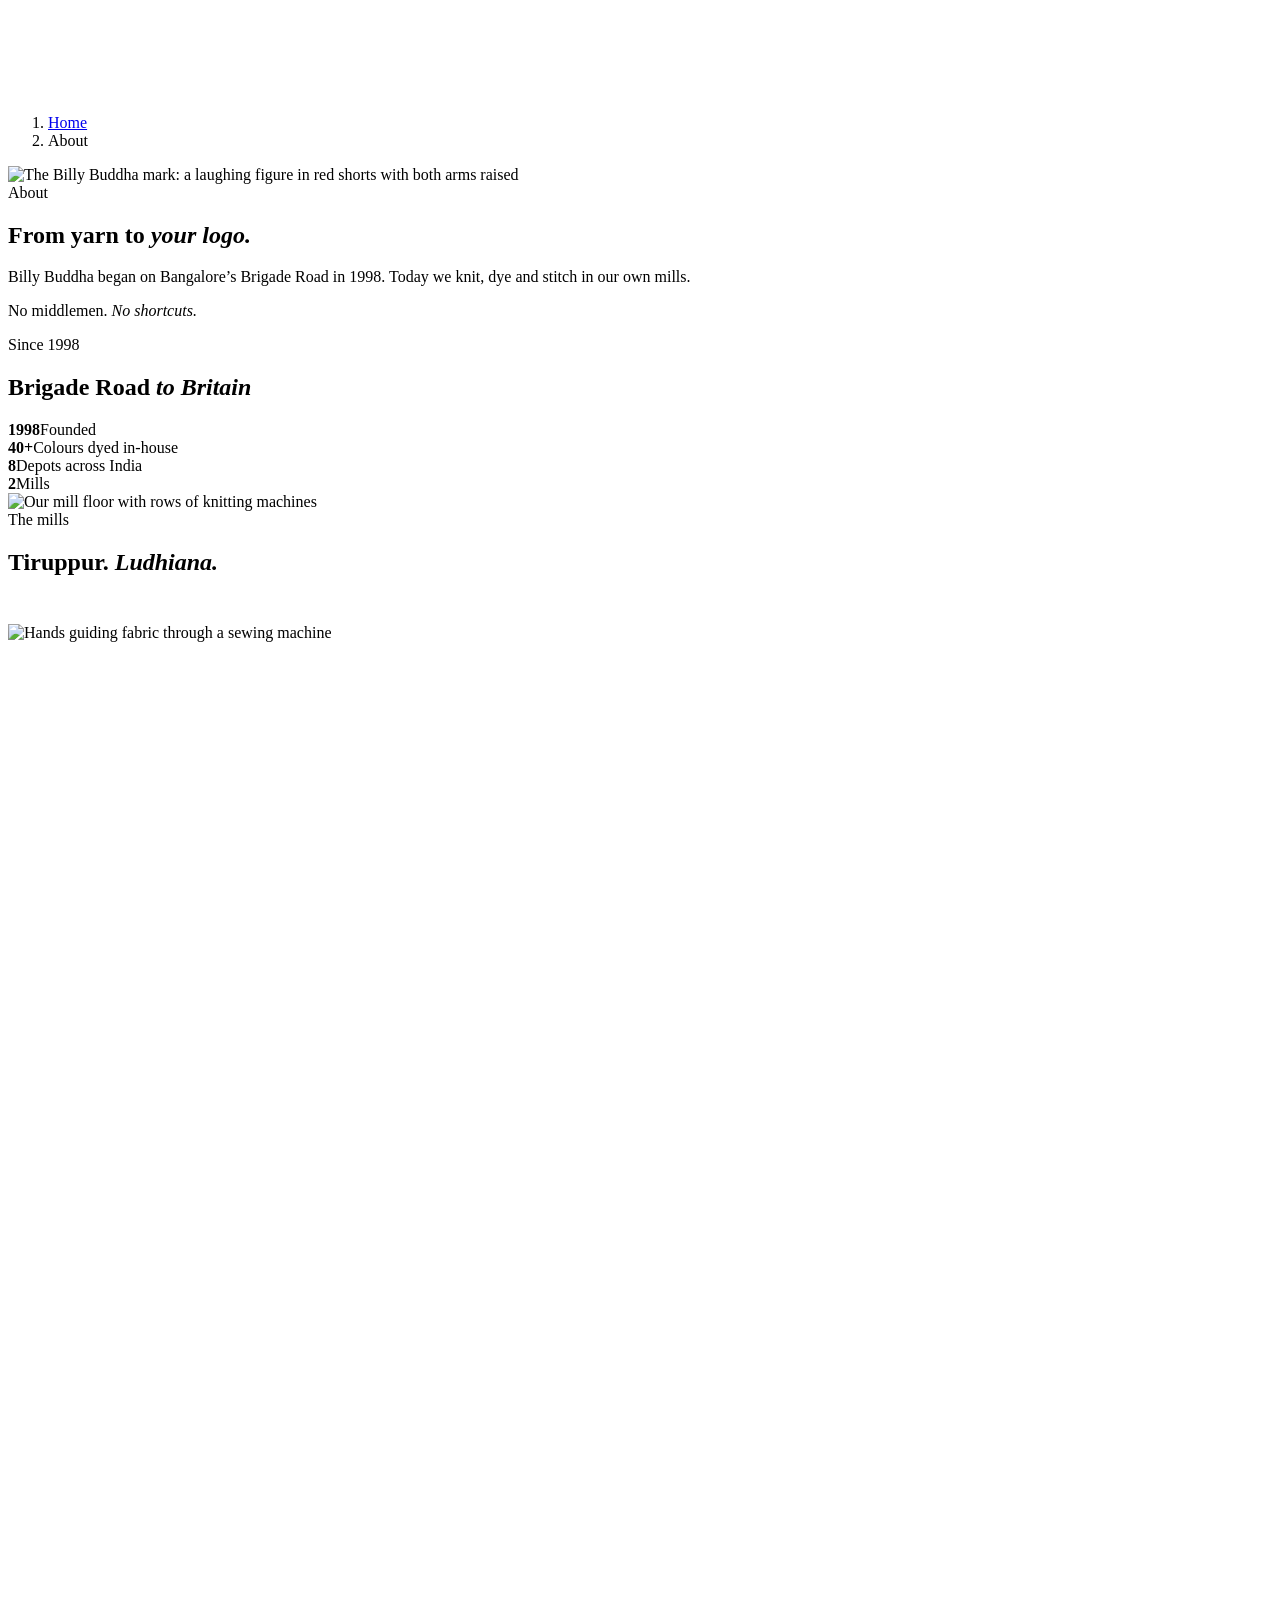
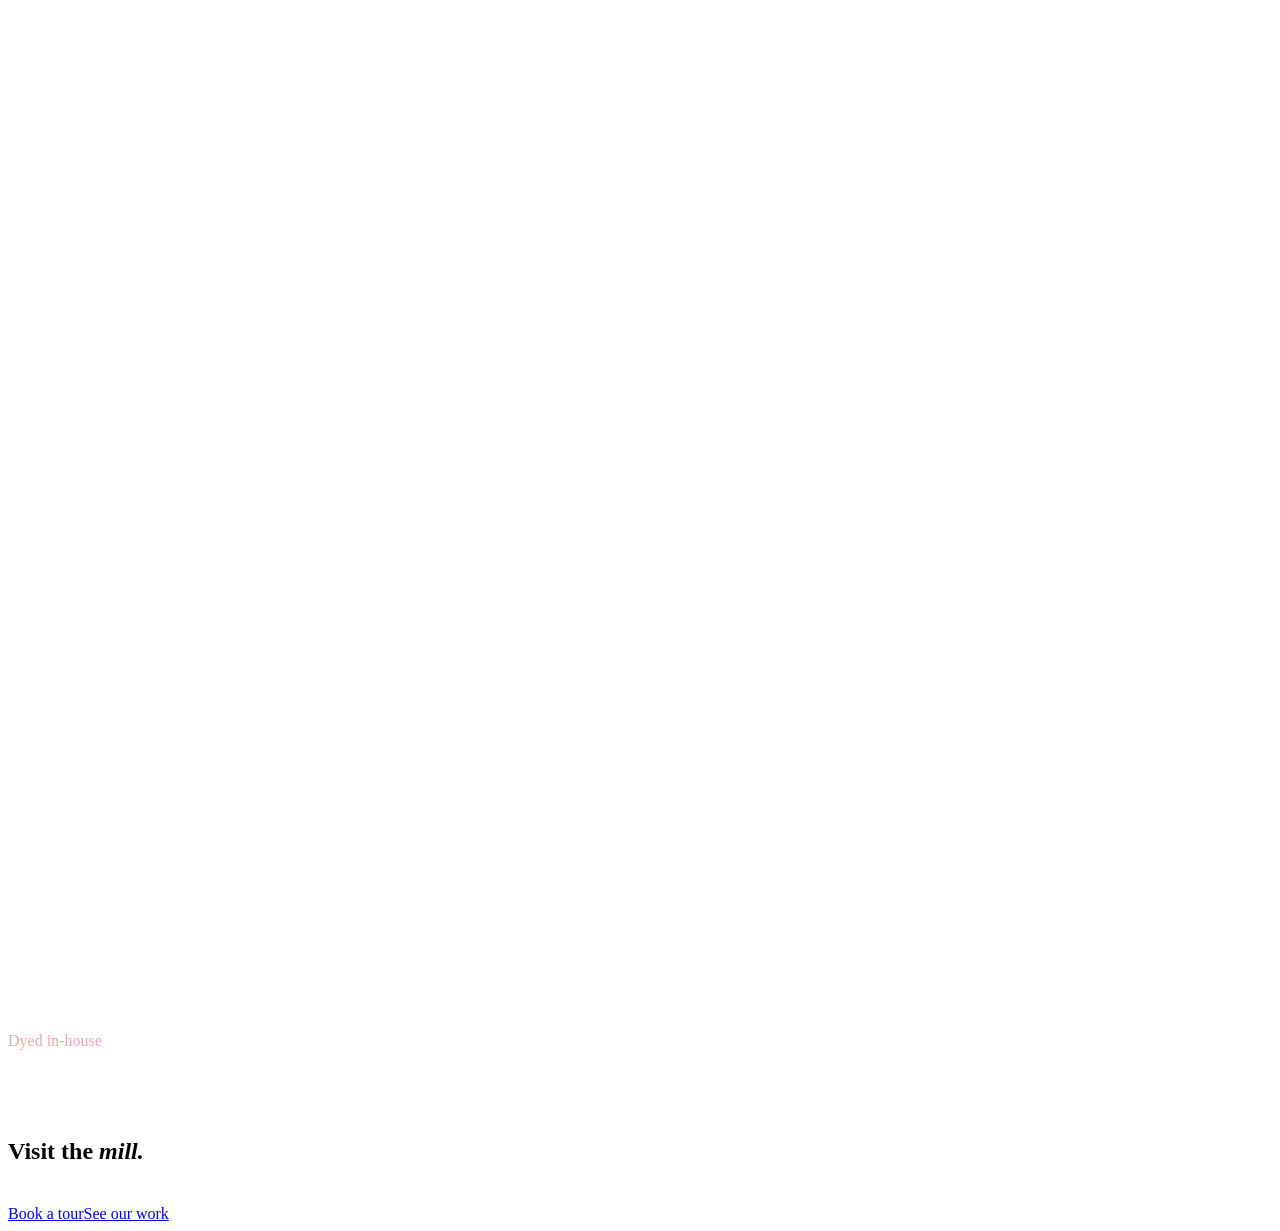
==== billy.html @ b05eb843 "Add files via upload" ====
<!doctype html>
<html lang="en-GB">
<head>
<meta charset="utf-8">
<script>document.documentElement.classList.add("js")</script>
<meta name="viewport" content="width=device-width, initial-scale=1">
<title>About · Billy Buddha</title>
<meta name="description" content="Billy Buddha began on Bangalore's Brigade Road in 1998. Today we knit, dye and stitch in our own mills in Tiruppur and Ludhiana.">
<link rel="icon" href="https://static.wixstatic.com/media/f58c1d_3ebb1aa8bbcb4773b0d79feac7aaf3a2~mv2.png/v1/fill/w_64,h_67,al_c,q_90,enc_auto/billy-buddha-logo.png">
<link rel="preconnect" href="https://fonts.googleapis.com"><link rel="preconnect" href="https://fonts.gstatic.com" crossorigin><link rel="preconnect" href="https://static.wixstatic.com">
<link href="https://fonts.googleapis.com/css2?family=Oswald:wght@400;500;600;700&family=Playfair+Display:ital,wght@1,500;1,600&family=Mulish:wght@400;500;600;700;800&display=swap" rel="stylesheet">
<link rel="stylesheet" href="assets/base.css"><link rel="stylesheet" href="assets/billy.css"><link rel="stylesheet" href="assets/identity.css">
</head>
<body data-page="billy">
<main id="main">
  <section class="billy-sec" aria-labelledby="pageH" style="padding-top:clamp(3rem,7vw,6rem)">
    <div class="wrap">
      <ol class="crumbs"><li><a href="index.html">Home</a></li><li aria-current="page">About</li></ol>
      <div class="billy-grid">
        <div class="billy-art rv"><div class="sun" aria-hidden="true"></div><img src="https://static.wixstatic.com/media/f58c1d_3ebb1aa8bbcb4773b0d79feac7aaf3a2~mv2.png/v1/fill/w_700,h_728,al_c,q_90,enc_auto/billy-buddha-logo.png" alt="The Billy Buddha mark: a laughing figure in red shorts with both arms raised" width="350" height="364"></div>
        <div>
          <span class="kicker rv">About</span>
          <h1 id="pageH" data-split>From yarn to <em class="serif">your logo.</em></h1>
          <p class="lead rv d1">Billy Buddha began on Bangalore’s Brigade Road in 1998. Today we knit, dye and stitch in our own mills.</p>
        </div>
      </div>
    </div>
  </section>

  <section class="statement" aria-label="Our philosophy"><div class="wrap">
    <p data-lit>No middlemen. <em class="serif">No shortcuts.</em></p>
  </div></section>

  <section aria-labelledby="storyH">
    <div class="split dark">
      <div class="split-copy">
        <span class="kicker rv">Since 1998</span>
        <h2 id="storyH" data-split>Brigade Road <em class="serif">to Britain</em></h2>
        <div class="stats rv d1">
          <div><b data-count="1998" data-from="1960">1998</b><span>Founded</span></div>
          <div><b data-count="40" data-suffix="+">40+</b><span>Colours dyed in-house</span></div>
          <div><b data-count="8">8</b><span>Depots across India</span></div>
          <div><b data-count="2">2</b><span>Mills</span></div>
        </div>
      </div>
      <div class="split-media reveal-img"><img alt="Our mill floor with rows of knitting machines" data-src="2ecf16_8345286b4d8345abaa196d262bc9c55c~mv2.jpg" data-w="1200" data-h="1100" loading="lazy"></div>
    </div>
  </section>

  <section class="sec" id="mills" aria-labelledby="millsH">
    <div class="wrap two-col" style="align-items:start">
      <div>
        <span class="kicker rv">The mills</span>
        <h2 id="millsH" data-split>Tiruppur. <em class="serif">Ludhiana.</em></h2>
        <div class="reveal-img" style="aspect-ratio:4/5;margin-top:3rem"><img alt="Hands guiding fabric through a sewing machine" data-src="2ecf16_9cc2f42c91084d249cf5c53910b40dc5f000.jpg" data-w="900" data-h="1125" loading="lazy" style="width:100%;height:100%;object-fit:cover"></div>
      </div>
      <div style="position:relative;background:var(--ink);color:#fff;padding:clamp(2rem,4vw,3.5rem)">
        <div style="position:relative">
          <span class="tlfill" id="tlFill" aria-hidden="true"></span>
          <ol class="tl" id="tl">
            <li class="rv"><h3>Brigade Road</h3><p>Bangalore, 1998.</p></li>
            <li class="rv"><h3>Tiruppur</h3><p>Knitting and dyeing.</p></li>
            <li class="rv"><h3>Ludhiana</h3><p>Fleece and outerwear.</p></li>
            <li class="rv"><h3>The UK</h3><p>Now.</p></li>
          </ol>
        </div>
      </div>
    </div>
  </section>

  <div class="tape-zone" aria-hidden="true">
    <div class="tape t1"><div class="tape-track" data-words="Every thread, our own|Billy Buddha|Since 1998"></div></div>
    <div class="tape t2"><div class="tape-track" data-words="Tiruppur|Ludhiana|London"></div></div>
  </div>

  <section class="sec palette" id="colours" aria-labelledby="palH">
    <div class="wrap">
      <div class="sec-head"><div><span class="kicker rv" style="color:#e7a8a6">Dyed in-house</span><h2 id="palH" style="color:#fff" data-split>Forty <em class="serif">colours</em></h2></div></div>
      <div class="pal-grid" id="palGrid"></div>
    </div>
  </section>

  <section class="cta-band" aria-labelledby="ctaH" style="background:var(--ink);border-top:1px solid rgba(255,255,255,.12)">
    <div class="wrap">
      <h2 id="ctaH" data-split>Visit the <em class="serif">mill.</em></h2>
      <div class="ctas rv d1" style="margin-top:2.5rem"><a class="btn btn-brick" href="contact.html">Book a tour</a><a class="btn btn-outline-light" href="work.html">See our work</a></div>
    </div>
  </section>
</main>
<script src="assets/data.js"></script>
<script src="assets/shell.js"></script>
<script>
(() => {
  const tl = BB.$('#tl'), fill = BB.$('#tlFill');
  const f = () => { const r = tl.getBoundingClientRect(), k = Math.min(1, Math.max(0, (innerHeight * .6 - r.top) / r.height)); fill.style.height = (k * r.height) + 'px'; };
  addEventListener('scroll', f, { passive: true }); f();
})();
</script>
</body>
</html>
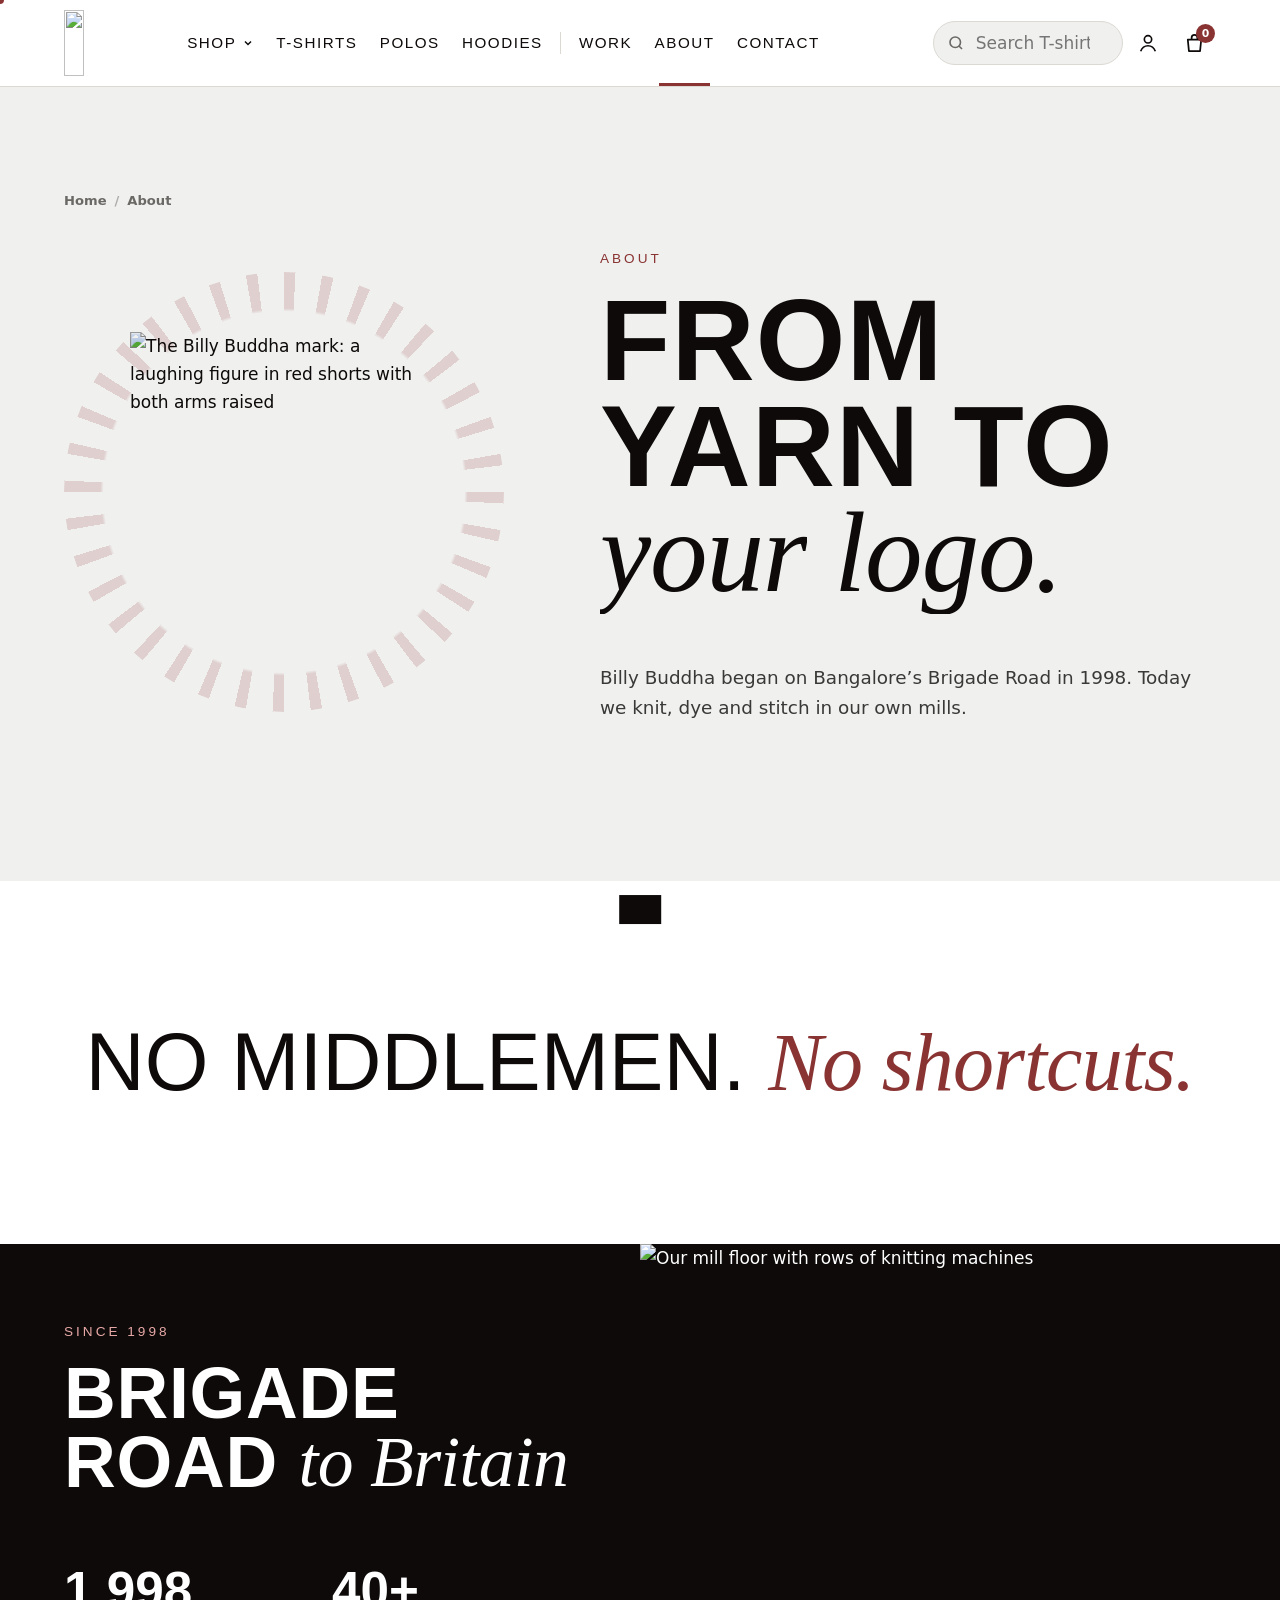
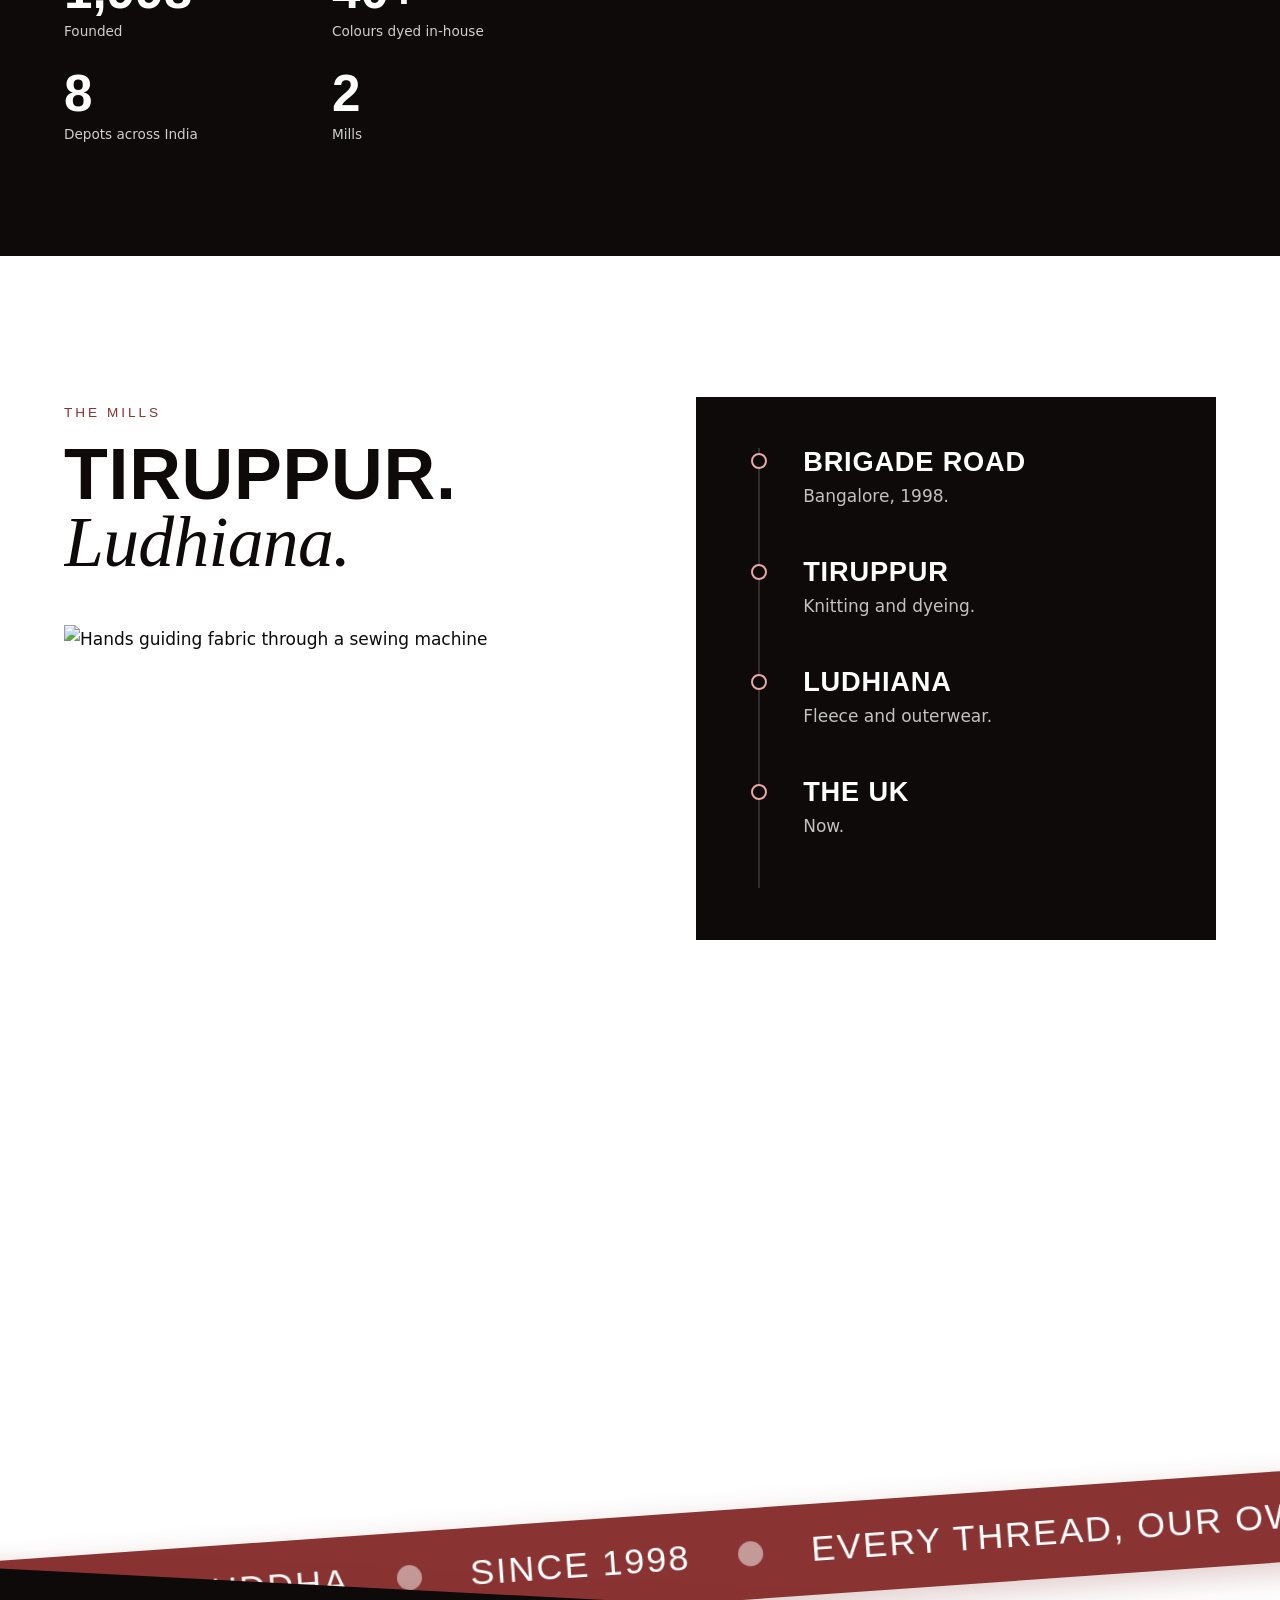
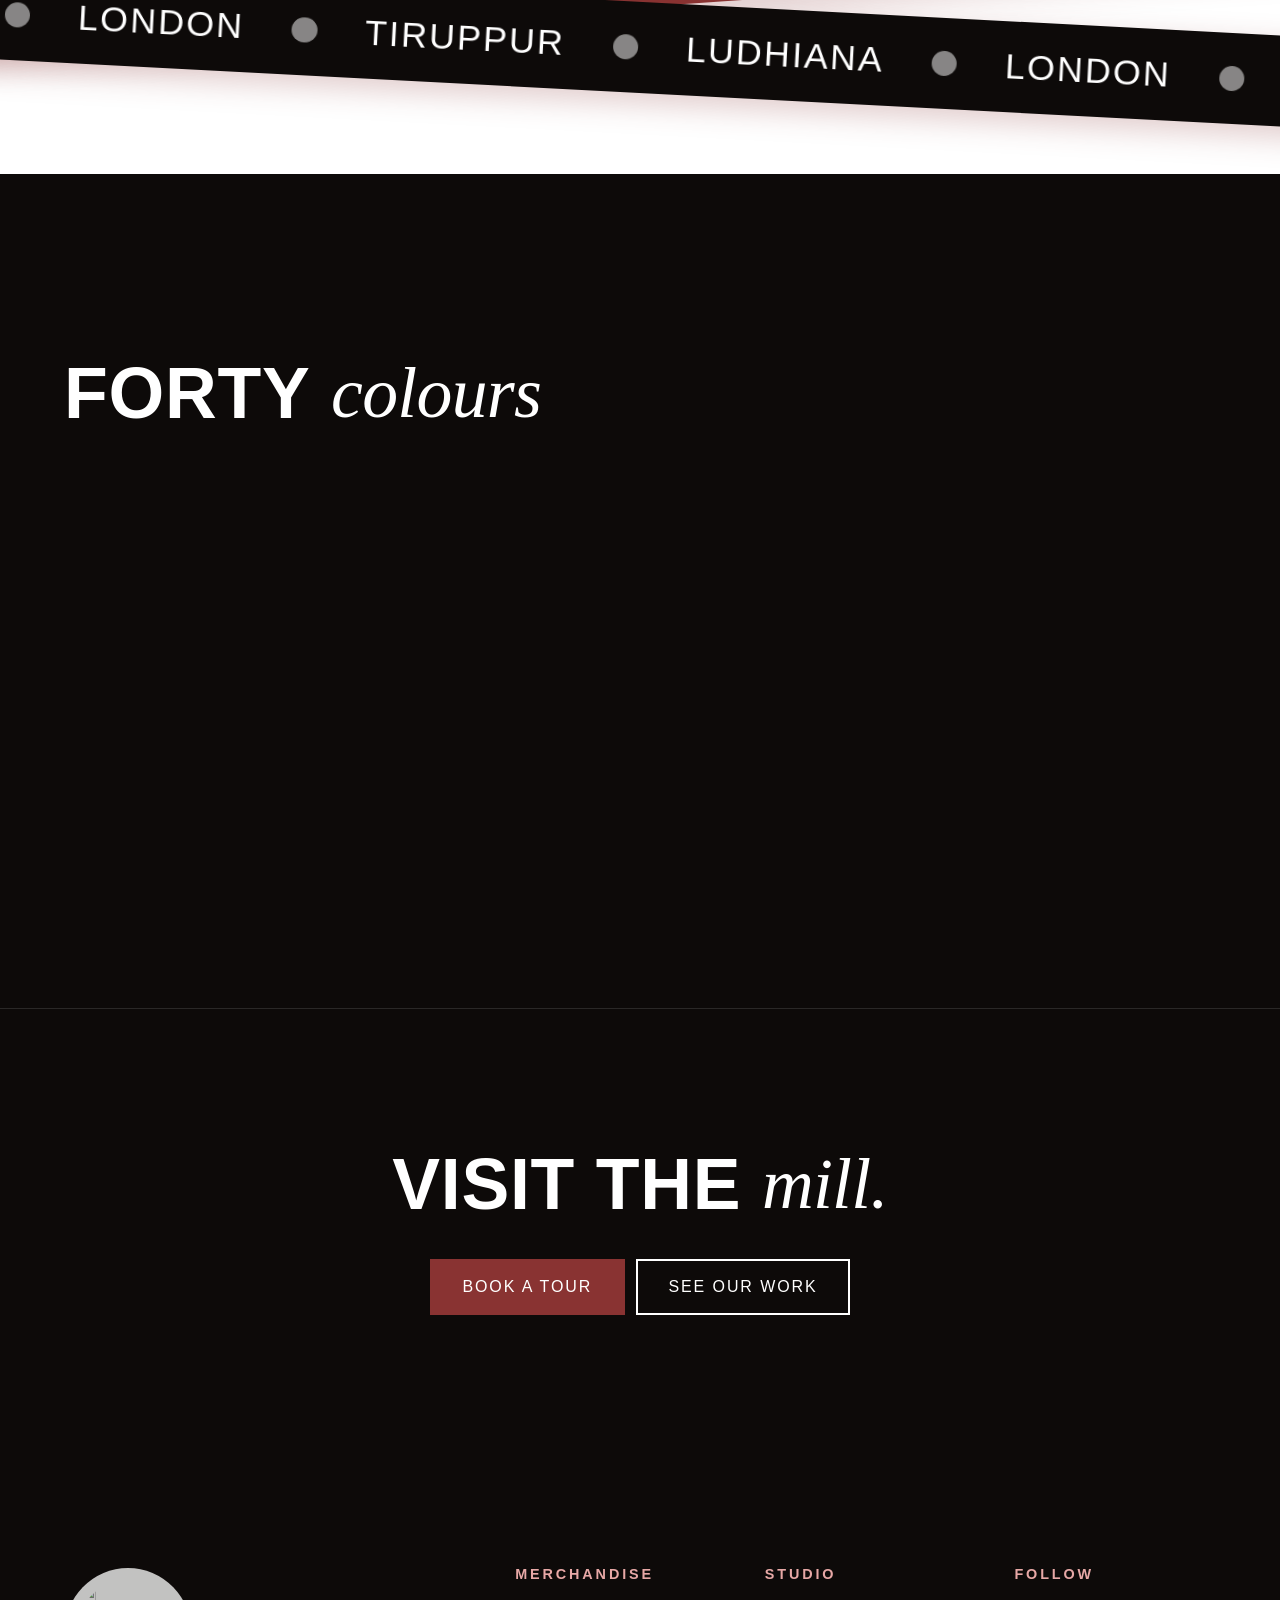
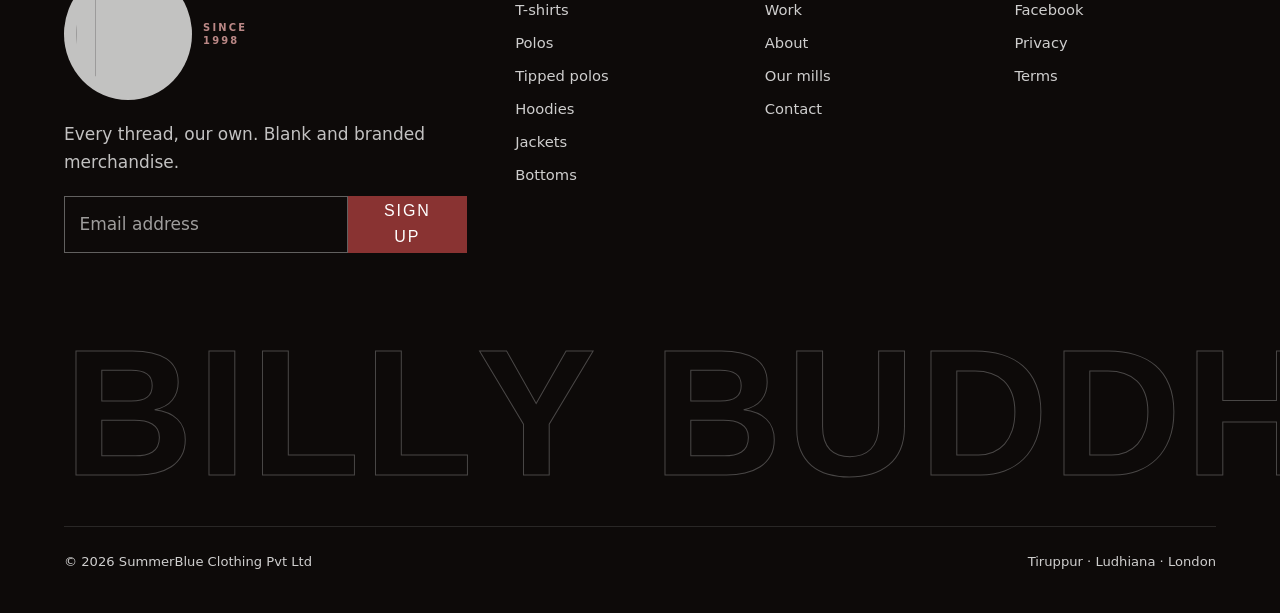
==== commit e6d649bd: "Add files via upload" ====
--- a/billy.html
+++ b/billy.html
@@ -9,7 +9,7 @@
 <link rel="icon" href="https://static.wixstatic.com/media/f58c1d_3ebb1aa8bbcb4773b0d79feac7aaf3a2~mv2.png/v1/fill/w_64,h_67,al_c,q_90,enc_auto/billy-buddha-logo.png">
 <link rel="preconnect" href="https://fonts.googleapis.com"><link rel="preconnect" href="https://fonts.gstatic.com" crossorigin><link rel="preconnect" href="https://static.wixstatic.com">
 <link href="https://fonts.googleapis.com/css2?family=Oswald:wght@400;500;600;700&family=Playfair+Display:ital,wght@1,500;1,600&family=Mulish:wght@400;500;600;700;800&display=swap" rel="stylesheet">
-<link rel="stylesheet" href="assets/base.css"><link rel="stylesheet" href="assets/billy.css"><link rel="stylesheet" href="assets/identity.css">
+<link rel="stylesheet" href="base.css"><link rel="stylesheet" href="billy.css"><link rel="stylesheet" href="identity.css">
 </head>
 <body data-page="billy">
 <main id="main">
@@ -87,8 +87,8 @@
     </div>
   </section>
 </main>
-<script src="assets/data.js"></script>
-<script src="assets/shell.js"></script>
+<script src="data.js"></script>
+<script src="shell.js"></script>
 <script>
 (() => {
   const tl = BB.$('#tl'), fill = BB.$('#tlFill');
--- a/base.css
+++ b/base.css
@@ -0,0 +1,530 @@
+:root{
+  /* Billy Buddha palette: ink, off-white, brick red */
+  --ink:#0d0a09; --ink-2:#393937; --muted:#6b6966; --paper:#ffffff; --off:#f0f0ef; --sand:#e6e2da; --line:#dcd9d3;
+  --brick:#893332; --brick-dk:#6e2827; --brick-lt:#f5e7e6; --ok:#1f6b45; --err:#b42318; --focus:#1a5cff;
+  --head:"Oswald","Arial Narrow",sans-serif; --serif:"Playfair Display",Georgia,serif; --body:Mulish,system-ui,-apple-system,"Segoe UI",sans-serif;
+  --max:1360px; --r:4px; --r-lg:10px; --shadow:0 2px 6px rgba(13,10,9,.06),0 14px 40px rgba(13,10,9,.1);
+  --ease:cubic-bezier(.2,.8,.2,1);
+  color-scheme:light;
+}
+*,*::before,*::after{box-sizing:border-box}
+html{-webkit-text-size-adjust:100%;scroll-behavior:smooth}
+body{margin:0;background:var(--paper);color:var(--ink);font:16px/1.6 var(--body);overflow-x:hidden}
+img{display:block;max-width:100%;height:auto}
+svg{display:block}
+a{color:inherit}
+button,input,select,textarea{font:inherit;color:inherit}
+h1,h2,h3,h4{font-family:var(--head);font-weight:600;text-transform:uppercase;letter-spacing:.01em;line-height:1.02;margin:0 0 .5em}
+h1{font-size:clamp(2.8rem,7.5vw,6.4rem);font-weight:700}
+h2{font-size:clamp(2rem,4.2vw,3.6rem)}
+h3{font-size:1.15rem;letter-spacing:.03em}
+em.serif{font-family:var(--serif);font-style:italic;text-transform:none;font-weight:500;letter-spacing:-.01em}
+p{margin:0 0 1em}
+.wrap{max-width:var(--max);margin:0 auto;padding:0 16px}
+@media (min-width:760px){.wrap{padding:0 32px}}
+.sr-only{position:absolute!important;width:1px;height:1px;padding:0;margin:-1px;overflow:hidden;clip:rect(0,0,0,0);white-space:nowrap;border:0}
+:focus-visible{outline:3px solid var(--focus);outline-offset:3px}
+.skip{position:absolute;left:16px;top:-80px;background:var(--ink);color:#fff;padding:12px 18px;z-index:500;font-weight:700;text-decoration:none;transition:top .2s}
+.skip:focus{top:12px}
+.kicker{display:inline-flex;align-items:center;gap:.6rem;font-family:var(--head);font-size:.85rem;font-weight:500;letter-spacing:.22em;text-transform:uppercase;color:var(--brick);margin-bottom:1rem}
+.kicker::before{content:"";width:28px;height:2px;background:currentColor}
+.muted{color:var(--muted)}
+
+/* buttons */
+.btn{--bg:var(--ink);--fg:#fff;position:relative;display:inline-flex;align-items:center;justify-content:center;gap:.6rem;min-height:50px;padding:0 1.6rem;border:2px solid var(--bg);background:var(--bg);color:var(--fg);font-family:var(--head);font-weight:500;font-size:1rem;letter-spacing:.12em;text-transform:uppercase;text-decoration:none;cursor:pointer;overflow:hidden;isolation:isolate;transition:color .35s var(--ease),border-color .35s}
+.btn::before{content:"";position:absolute;inset:0;background:var(--hover,var(--brick));transform:scaleX(0);transform-origin:right;transition:transform .45s var(--ease);z-index:-1}
+.btn:hover::before{transform:scaleX(1);transform-origin:left}
+.btn:hover{border-color:var(--hover,var(--brick))}
+.btn svg{transition:transform .35s var(--ease)}
+.btn:hover svg{transform:translateX(4px)}
+.btn-brick{--bg:var(--brick);--hover:var(--ink)}
+.btn-light{--bg:#fff;--fg:var(--ink);--hover:var(--brick)}
+.btn-light:hover{color:#fff}
+.btn-outline{--bg:transparent;--fg:var(--ink);border-color:var(--ink)}
+.btn-outline:hover{color:#fff}
+.btn-outline-light{--bg:transparent;--fg:#fff;border-color:#fff;--hover:#fff}
+.btn-outline-light:hover{color:var(--ink)}
+.btn-block{width:100%}
+.btn:disabled{opacity:.45;cursor:not-allowed}
+.icon-btn{position:relative;width:44px;height:44px;display:inline-grid;place-items:center;border:0;background:transparent;cursor:pointer;border-radius:50%;transition:background .2s}
+.icon-btn:hover{background:var(--off)}
+.link{background:none;border:0;padding:0;text-decoration:underline;text-underline-offset:3px;cursor:pointer;font-weight:700}
+
+/* utility bar */
+.util{background:var(--ink);color:#fff;font-size:.8rem}
+.util .wrap{display:flex;align-items:center;justify-content:space-between;gap:1rem;min-height:38px}
+.util-rotator{position:relative;height:1.6em;overflow:hidden;flex:1;text-align:center}
+.util-rotator span{position:absolute;inset:0;opacity:0;transform:translateY(100%);transition:opacity .5s,transform .5s var(--ease);white-space:nowrap;overflow:hidden;text-overflow:ellipsis}
+.util-rotator span.on{opacity:1;transform:none}
+.util-rotator span.off{opacity:0;transform:translateY(-100%)}
+.util-side{display:none;gap:1.25rem;font-weight:600}
+.util-side a{text-decoration:none;opacity:.85}
+.util-side a:hover{opacity:1;text-decoration:underline}
+@media (min-width:1000px){.util-side{display:flex}.util-rotator{text-align:left}}
+
+/* header */
+.hdr{position:sticky;top:0;z-index:100;background:#fff;border-bottom:1px solid var(--line);transition:box-shadow .3s}
+.hdr.scrolled{box-shadow:0 6px 24px rgba(0,0,0,.07)}
+.hdr-row{display:flex;align-items:center;gap:.75rem;min-height:74px}
+.logo{display:flex;flex-direction:column;line-height:1;text-decoration:none;flex:none}
+.logo.has-img{flex-direction:row;align-items:center;gap:.7rem}
+.logo img{height:62px;width:auto;display:block;transform-origin:50% 85%;transition:transform .5s var(--ease)}
+.logo:hover img,.logo:focus-visible img{transform:rotate(-7deg) scale(1.07)}
+.logo .tag{display:none;font-size:.62rem;letter-spacing:.22em;text-transform:uppercase;color:var(--brick);font-weight:800;line-height:1.35;max-width:8.5em}
+@media (min-width:1320px){.hdr .logo .tag{display:block}}
+.foot .logo img{height:132px;background:var(--off);border-radius:50%;padding:12px}
+.foot .logo .tag{display:block;color:#e7a8a6}
+.mnav-head .logo img{height:48px}
+.logo b{font-family:var(--head);font-weight:700;font-size:1.65rem;letter-spacing:.06em;text-transform:uppercase}
+.logo small{font-size:.6rem;letter-spacing:.3em;text-transform:uppercase;color:var(--brick);font-weight:800;margin-top:4px}
+.mainnav{display:none;margin-left:1.5rem;height:74px}
+.mainnav>ul{display:flex;list-style:none;margin:0;padding:0;height:100%}
+.mainnav>ul>li{display:flex}
+.navlink{display:flex;align-items:center;gap:.35rem;padding:0 1rem;font-family:var(--head);font-size:1rem;font-weight:500;letter-spacing:.1em;text-transform:uppercase;text-decoration:none;border:0;background:none;cursor:pointer;position:relative}
+.navlink::after{content:"";position:absolute;left:1rem;right:1rem;bottom:0;height:3px;background:var(--brick);transform:scaleX(0);transition:transform .3s var(--ease)}
+.navlink:hover::after,.navlink[aria-expanded="true"]::after{transform:scaleX(1)}
+.navlink svg{transition:transform .3s}
+.navlink[aria-expanded="true"] svg{transform:rotate(180deg)}
+.hdr-tools{margin-left:auto;display:flex;align-items:center;gap:.15rem}
+.search{position:relative;display:none}
+.search input{width:260px;min-height:44px;border:1px solid var(--line);background:var(--off);border-radius:999px;padding:0 1rem 0 2.6rem;transition:width .35s var(--ease),border-color .2s,background .2s}
+.search input:focus{outline:none;border-color:var(--ink);background:#fff;width:320px}
+.search>svg{position:absolute;left:14px;top:50%;transform:translateY(-50%);pointer-events:none;color:var(--muted)}
+.suggest{position:absolute;top:calc(100% + 8px);left:0;right:0;min-width:320px;background:#fff;border:1px solid var(--line);box-shadow:var(--shadow);list-style:none;margin:0;padding:6px;z-index:120;display:none;max-height:420px;overflow:auto}
+.suggest.open{display:block;animation:fadeDown .2s var(--ease)}
+.suggest li{display:flex;gap:.75rem;align-items:center;padding:6px;cursor:pointer;border-radius:6px}
+.suggest li[aria-selected="true"],.suggest li:hover{background:var(--off)}
+.suggest img{width:44px;height:52px;object-fit:cover;object-position:top;background:var(--off)}
+.suggest b{display:block;font-size:.9rem}
+.suggest small{color:var(--muted)}
+.suggest .none{color:var(--muted);padding:12px;cursor:default}
+.badge{position:absolute;top:3px;right:1px;min-width:19px;height:19px;padding:0 5px;border-radius:999px;background:var(--brick);color:#fff;font-size:.68rem;font-weight:800;display:grid;place-items:center}
+.badge.bump{animation:bump .55s cubic-bezier(.3,1.6,.5,1)}
+@keyframes bump{40%{transform:scale(1.55)}}
+.burger{display:inline-grid}
+@media (min-width:760px){.search{display:block}}
+@media (min-width:1100px){.mainnav{display:block}.burger{display:none}}
+
+/* mega menu */
+.mega{position:absolute;left:0;right:0;top:100%;background:#fff;border-top:1px solid var(--line);box-shadow:0 30px 50px rgba(0,0,0,.12);display:none}
+.mega.open{display:block;animation:fadeDown .3s var(--ease)}
+@keyframes fadeDown{from{opacity:0;transform:translateY(-8px)}}
+.mega-grid{display:grid;grid-template-columns:repeat(3,1fr) 1.4fr;gap:2rem;padding:2rem 0 2.5rem}
+.mega h4{font-size:.85rem;letter-spacing:.2em;color:var(--brick);margin-bottom:1rem}
+.mega ul{list-style:none;padding:0;margin:0;display:grid;gap:.15rem}
+.mega a{display:inline-block;padding:.3rem 0;text-decoration:none;font-weight:600;transition:color .2s,transform .2s}
+.mega a:hover{color:var(--brick);transform:translateX(4px)}
+.mega a small{font-weight:500;color:var(--muted)}
+.mega-promo{position:relative;overflow:hidden;display:block;aspect-ratio:16/10;background:var(--off)}
+.mega-promo img{width:100%;height:100%;object-fit:cover;object-position:top;transition:transform 1.2s var(--ease)}
+.mega-promo:hover img{transform:scale(1.05)}
+.mega-promo span{position:absolute;left:0;bottom:0;right:0;padding:1.2rem;background:linear-gradient(transparent,rgba(0,0,0,.7));color:#fff;font-family:var(--head);font-size:1.4rem;text-transform:uppercase;letter-spacing:.04em}
+.scrim{position:fixed;inset:0;background:rgba(13,10,9,.35);z-index:90;opacity:0;pointer-events:none;transition:opacity .3s}
+.scrim.on{opacity:1;pointer-events:auto}
+
+/* mobile menu */
+.mnav{width:min(420px,100vw);height:100%;max-height:100%;margin:0 auto 0 0;padding:0;border:0;display:none;flex-direction:column;background:#fff}
+.mnav[open]{display:flex;animation:slideL .35s var(--ease)}
+@keyframes slideL{from{transform:translateX(-100%)}}
+.mnav-head{display:flex;justify-content:space-between;align-items:center;padding:1rem 1.25rem;border-bottom:1px solid var(--line)}
+.mnav-body{overflow:auto;padding:0 1.25rem 2rem}
+.mnav details{border-bottom:1px solid var(--line)}
+.mnav summary,.mnav .mlink{display:flex;justify-content:space-between;align-items:center;padding:1rem 0;font-family:var(--head);font-size:1.15rem;letter-spacing:.08em;text-transform:uppercase;cursor:pointer;list-style:none;text-decoration:none;border-bottom:1px solid var(--line)}
+.mnav details summary{border:0}
+.mnav summary::-webkit-details-marker{display:none}
+.mnav summary::after{content:"+";font-size:1.5rem;transition:transform .3s}
+.mnav details[open] summary::after{transform:rotate(45deg)}
+.mnav details ul{list-style:none;padding:0 0 1rem;margin:0;display:grid;gap:.2rem}
+.mnav details a{display:block;padding:.55rem 0;text-decoration:none;font-weight:600}
+.mnav .search{display:block;margin:1rem 0}
+.mnav .search input,.mnav .search input:focus{width:100%}
+
+/* hero */
+.hero{position:relative;background:var(--ink);color:#fff;overflow:hidden}
+.hero-slides{position:relative;height:clamp(560px,86vh,820px)}
+.slide{position:absolute;inset:0;visibility:hidden}
+.slide.on{visibility:visible}
+.panels{position:absolute;inset:0;display:grid;grid-template-columns:repeat(3,1fr);gap:4px}
+.panels.two{grid-template-columns:1.3fr 1fr}
+.panel{position:relative;overflow:hidden;background:#222;clip-path:inset(100% 0 0 0);transition:clip-path 1.1s var(--ease)}
+.slide.on .panel{clip-path:inset(0 0 0 0)}
+.slide.on .panel:nth-child(2){transition-delay:.12s}
+.slide.on .panel:nth-child(3){transition-delay:.24s}
+.panel img{width:100%;height:100%;object-fit:cover;object-position:center 20%;transform:scale(1.15)}
+.slide.on .panel img{animation:kb 9s linear forwards}
+@keyframes kb{from{transform:scale(1.15)}to{transform:scale(1.02)}}
+@media (max-width:759px){.panels{grid-template-columns:1fr!important}.panel:not(:first-child){display:none}}
+.hero-shade{position:absolute;inset:0;background:linear-gradient(90deg,rgba(13,10,9,.85) 0%,rgba(13,10,9,.55) 45%,rgba(13,10,9,.05) 80%),linear-gradient(0deg,rgba(13,10,9,.6),transparent 40%);pointer-events:none}
+.hero-copy{position:absolute;inset:0;display:flex;align-items:center}
+.hero-copy .wrap{width:100%}
+.hero-copy .inner{max-width:680px}
+.hero-copy .kicker{color:#fff}
+.hero-copy .kicker::before{background:var(--brick)}
+.hero-big{font-size:clamp(2.8rem,7.5vw,6.4rem);font-weight:700}
+.hero-big em.serif{color:#fff;display:block;font-size:.72em;margin-top:.1em}
+.line-mask{display:block;overflow:hidden;padding-bottom:.06em}
+.line-mask>span{display:block;transform:translateY(105%);transition:transform 1s var(--ease)}
+.slide.on .line-mask>span{transform:none}
+.slide.on .line-mask:nth-child(2)>span{transition-delay:.12s}
+.slide.on .line-mask:nth-child(3)>span{transition-delay:.24s}
+.hero-copy p,.hero-copy .ctas,.hero-copy .kicker{opacity:0;transform:translateY(20px);transition:opacity .8s .45s,transform .8s .45s var(--ease)}
+.slide.on .hero-copy p,.slide.on .hero-copy .ctas,.slide.on .hero-copy .kicker{opacity:1;transform:none}
+.hero-copy p{font-size:clamp(1.02rem,1.5vw,1.2rem);max-width:34em;opacity:.9}
+.ctas{display:flex;flex-wrap:wrap;gap:.75rem;margin-top:1.75rem}
+.hero-ctrl{position:absolute;left:0;right:0;bottom:24px;z-index:5}
+.hero-ctrl .wrap{display:flex;align-items:center;gap:1rem}
+.dots{display:flex;gap:10px;flex:1;max-width:420px}
+.dots button{flex:1;height:30px;border:0;background:none;padding:0;cursor:pointer;position:relative;color:#fff;text-align:left;font-family:var(--head);font-size:.72rem;letter-spacing:.14em;text-transform:uppercase}
+.dots button::before{content:"";position:absolute;left:0;right:0;top:0;height:3px;background:rgba(255,255,255,.3)}
+.dots button i{position:absolute;left:0;top:0;height:3px;width:0;background:#fff}
+.dots button[aria-current="true"] i{animation:prog var(--dur,7s) linear forwards}
+.hero.paused .dots button[aria-current="true"] i{animation-play-state:paused}
+.dots button span{display:block;padding-top:10px;opacity:.65}
+.dots button[aria-current="true"] span{opacity:1}
+@keyframes prog{to{width:100%}}
+.pause{width:44px;height:44px;border-radius:50%;border:1px solid rgba(255,255,255,.5);background:transparent;color:#fff;cursor:pointer;display:grid;place-items:center}
+.pause:hover{background:rgba(255,255,255,.12)}
+@media (max-width:759px){.dots span{display:none!important}}
+
+/* usp strip */
+.usps{border-bottom:1px solid var(--line)}
+.usps ul{list-style:none;margin:0;padding:0;display:grid;grid-template-columns:repeat(2,1fr)}
+@media (min-width:1000px){.usps ul{grid-template-columns:repeat(4,1fr)}}
+.usps li{display:flex;gap:.8rem;align-items:center;padding:1.15rem 1rem;border-right:1px solid var(--line);font-size:.88rem;line-height:1.35}
+.usps li:last-child{border-right:0}
+.usps svg{flex:none;color:var(--brick)}
+.usps b{display:block;font-size:.95rem}
+
+/* meet billy */
+.billy-sec{padding:clamp(3.5rem,8vw,6.5rem) 0;background:var(--off);overflow:hidden}
+.billy-grid{display:grid;gap:2.5rem;align-items:center}
+@media (min-width:900px){.billy-grid{grid-template-columns:5fr 7fr;gap:4rem}}
+.billy-art{position:relative;display:grid;place-items:center;aspect-ratio:1;width:100%;max-width:440px;margin:0 auto}
+.billy-art .sun{position:absolute;inset:0;border-radius:50%;background:repeating-conic-gradient(var(--brick) 0 3deg,transparent 3deg 10deg);opacity:.16;-webkit-mask:radial-gradient(circle,transparent 58%,#000 59%);mask:radial-gradient(circle,transparent 58%,#000 59%);animation:spin 80s linear infinite}
+.billy-art img{position:relative;width:70%;mix-blend-mode:multiply;height:auto;transform-origin:50% 90%;animation:cheer 3.4s ease-in-out infinite}
+@keyframes cheer{0%,50%,100%{transform:translateY(0) rotate(0)}25%{transform:translateY(-12px) rotate(-3deg)}75%{transform:translateY(-12px) rotate(3deg)}}
+@keyframes spin{to{transform:rotate(360deg)}}
+.billy-sec .lead{font-size:1.15rem;max-width:34em;color:var(--ink-2)}
+.rules{list-style:none;counter-reset:r;padding:0;margin:2rem 0 0;display:grid;gap:1px;background:var(--line);border:1px solid var(--line)}
+@media (min-width:1100px){.rules{grid-template-columns:repeat(3,1fr)}}
+.rules li{counter-increment:r;background:var(--paper);padding:1.25rem;transition:background .3s,color .3s}
+.rules li:hover{background:var(--brick);color:#fff}
+.rules li:hover span{color:#fff}
+.rules li::before{content:"0" counter(r);display:block;font-family:var(--head);font-size:.9rem;letter-spacing:.2em;color:inherit;opacity:.6;margin-bottom:.6rem}
+.rules b{display:block;font-family:var(--head);font-weight:600;text-transform:uppercase;letter-spacing:.04em;font-size:1.15rem;line-height:1.2;margin-bottom:.4rem}
+.rules span{color:var(--muted);font-size:.92rem;transition:color .3s}
+/* marquee */
+.marquee{background:var(--brick);color:#fff;overflow:hidden;padding:.9rem 0}
+.marquee-track{display:flex;width:max-content;animation:marq 40s linear infinite}
+.marquee:hover .marquee-track{animation-play-state:paused}
+.marquee span{font-family:var(--head);font-size:clamp(1.3rem,2.6vw,2rem);text-transform:uppercase;letter-spacing:.06em;padding:0 1.5rem;display:flex;align-items:center;gap:3rem;white-space:nowrap}
+.marquee span::after{content:"✳";font-size:.8em;opacity:.7}
+@keyframes marq{to{transform:translateX(-50%)}}
+
+/* sections */
+section{scroll-margin-top:90px}
+.sec{padding:clamp(3.5rem,8vw,7rem) 0}
+.sec-head{display:flex;flex-wrap:wrap;justify-content:space-between;align-items:end;gap:1rem 2rem;margin-bottom:2.25rem}
+.sec-head p{max-width:34em;margin:0;color:var(--muted)}
+.sec-head h2{margin:0}
+
+/* categories */
+.cats{display:grid;grid-auto-flow:column;grid-auto-columns:minmax(220px,1fr);gap:14px;overflow-x:auto;scroll-snap-type:x mandatory;padding-bottom:10px;scrollbar-width:thin}
+@media (min-width:1100px){.cats{grid-auto-flow:row;grid-template-columns:repeat(6,1fr);overflow:visible}}
+.cat{position:relative;display:block;text-decoration:none;scroll-snap-align:start;aspect-ratio:3/4.2;overflow:hidden;background:var(--off)}
+.cat img{width:100%;height:100%;object-fit:cover;object-position:top;transition:transform 1s var(--ease)}
+.cat:hover img{transform:scale(1.07)}
+.cat::after{content:"";position:absolute;inset:0;background:linear-gradient(transparent 50%,rgba(13,10,9,.78))}
+.cat-label{position:absolute;left:0;right:0;bottom:0;z-index:2;color:#fff;padding:1.1rem;display:flex;justify-content:space-between;align-items:end;gap:.5rem}
+.cat-label h3{margin:0;font-size:1.35rem}
+.cat-label small{display:block;font-size:.78rem;opacity:.9;letter-spacing:.04em;font-family:var(--body);text-transform:none;font-weight:600;margin-top:.3rem}
+.cat-arrow{width:40px;height:40px;border-radius:50%;background:#fff;color:var(--ink);display:grid;place-items:center;flex:none;transform:scale(.6);opacity:0;transition:transform .4s var(--ease),opacity .3s}
+.cat:hover .cat-arrow,.cat:focus-visible .cat-arrow{transform:none;opacity:1}
+
+/* technologies (tabs) */
+.tech{background:var(--off)}
+.tech-grid{display:grid;gap:2rem;align-items:center}
+@media (min-width:960px){.tech-grid{grid-template-columns:1fr 1fr;gap:4rem}}
+.tablist{display:flex;flex-wrap:wrap;gap:.5rem;margin:1.5rem 0}
+.tab{min-height:44px;padding:0 1.1rem;border:1.5px solid var(--ink);background:transparent;font-family:var(--head);letter-spacing:.1em;text-transform:uppercase;cursor:pointer;transition:background .25s,color .25s}
+.tab[aria-selected="true"]{background:var(--ink);color:#fff}
+.tab:hover:not([aria-selected="true"]){background:#fff}
+.tabpanel h3{font-size:2rem;margin-bottom:.4rem}
+.tabpanel ul{padding-left:1.1rem;margin:0 0 1.5rem}
+.tabpanel li{margin-bottom:.35rem}
+.tabpanel.enter{animation:fadeUp .5s var(--ease)}
+@keyframes fadeUp{from{opacity:0;transform:translateY(14px)}}
+.tech-media{position:relative;aspect-ratio:4/5;max-height:640px;width:100%;overflow:hidden;background:#fff}
+.tech-media img{position:absolute;inset:0;width:100%;height:100%;object-fit:cover;object-position:top;opacity:0;transform:scale(1.06);transition:opacity .7s,transform 1.2s var(--ease)}
+.tech-media img.on{opacity:1;transform:none}
+.tech-gsm{position:absolute;right:16px;bottom:16px;background:#fff;padding:.8rem 1rem;box-shadow:var(--shadow);text-align:center;z-index:2}
+.tech-gsm b{display:block;font-family:var(--head);font-size:2rem;line-height:1;color:var(--brick)}
+.tech-gsm small{font-size:.7rem;letter-spacing:.14em;text-transform:uppercase;font-weight:800}
+
+/* shop */
+.shop-layout{display:grid;gap:2rem}
+@media (min-width:1000px){.shop-layout{grid-template-columns:250px 1fr}}
+.filters{display:none}
+@media (min-width:1000px){.filters{display:block;position:sticky;top:96px;align-self:start;max-height:calc(100vh - 110px);overflow:auto;padding-right:6px}}
+.fgroup{border-bottom:1px solid var(--line);padding:1rem 0}
+.fgroup:first-child{padding-top:0}
+.fgroup fieldset{border:0;padding:0;margin:0}
+.fgroup legend{font-family:var(--head);font-size:.95rem;letter-spacing:.14em;text-transform:uppercase;margin-bottom:.75rem;font-weight:600;padding:0}
+.check{display:flex;align-items:center;gap:.65rem;padding:.3rem 0;cursor:pointer;font-weight:600;font-size:.92rem}
+.check input{appearance:none;width:20px;height:20px;border:1.5px solid var(--ink-2);margin:0;display:grid;place-items:center;cursor:pointer;flex:none;transition:background .2s}
+.check input:checked{background:var(--ink);border-color:var(--ink)}
+.check input:checked::after{content:"";width:10px;height:6px;border:2px solid #fff;border-top:0;border-right:0;transform:rotate(-45deg) translate(1px,-1px)}
+.check input[type=radio]{border-radius:50%}
+.check input[type=radio]:checked::after{width:8px;height:8px;border:0;background:#fff;border-radius:50%;transform:none}
+.check .n{margin-left:auto;color:var(--muted);font-weight:500;font-size:.8rem}
+.fswatches{display:grid;grid-template-columns:repeat(6,1fr);gap:8px}
+.fswatch{position:relative;aspect-ratio:1}
+.fswatch input{position:absolute;inset:0;opacity:0;margin:0;cursor:pointer;z-index:1}
+.fswatch span{display:block;width:100%;height:100%;border-radius:50%;box-shadow:inset 0 0 0 1px rgba(0,0,0,.15);transition:transform .2s,box-shadow .2s}
+.fswatch input:checked+span{box-shadow:0 0 0 2px #fff,0 0 0 4px var(--ink);transform:scale(.88)}
+.fswatch input:focus-visible+span{outline:3px solid var(--focus);outline-offset:4px}
+.fswatch:hover span{transform:scale(1.1)}
+.toolbar{display:flex;flex-wrap:wrap;align-items:center;gap:.75rem;justify-content:space-between;margin-bottom:1rem}
+.toolbar .left{display:flex;align-items:center;gap:.75rem}
+.filter-btn{display:inline-flex}
+@media (min-width:1000px){.filter-btn{display:none}}
+.select{min-height:44px;border:1px solid var(--line);background:#fff url("data:image/svg+xml,%3Csvg xmlns='http://www.w3.org/2000/svg' width='12' height='8' fill='none' stroke='%230d0a09' stroke-width='2'%3E%3Cpath d='M1 1l5 5 5-5'/%3E%3C/svg%3E") no-repeat right 14px center;appearance:none;padding:0 2.4rem 0 1rem;cursor:pointer;font-weight:600}
+.chips{display:flex;flex-wrap:wrap;gap:.5rem;margin-bottom:1.25rem;align-items:center}
+.chip{display:inline-flex;align-items:center;gap:.4rem;min-height:36px;padding:0 .5rem 0 .9rem;border:1px solid var(--ink);background:#fff;font-size:.85rem;font-weight:700;cursor:pointer;animation:fadeUp .3s var(--ease)}
+.chip:hover{background:var(--ink);color:#fff}
+.chip svg{width:16px;height:16px}
+.grid{display:grid;grid-template-columns:repeat(2,1fr);gap:24px 12px}
+@media (min-width:700px){.grid{grid-template-columns:repeat(3,1fr);gap:36px 20px}}
+@media (min-width:1300px){.grid{grid-template-columns:repeat(4,1fr)}}
+.card{position:relative;display:flex;flex-direction:column;animation:cardIn .6s var(--ease) both}
+@keyframes cardIn{from{opacity:0;transform:translateY(24px)}}
+.card-media{position:relative;display:block;width:100%;padding:0;border:0;background:var(--off);aspect-ratio:4/5;overflow:hidden;cursor:pointer}
+.card-media img{position:absolute;inset:0;width:100%;height:100%;object-fit:cover;object-position:top;transition:opacity .6s,transform 1.2s var(--ease)}
+.card-media img.alt{opacity:0}
+.card:hover .card-media img.main{transform:scale(1.04)}
+.card:hover .card-media img.alt{opacity:1;transform:scale(1.04)}
+.flag{position:absolute;top:10px;left:10px;z-index:2;background:#fff;font-family:var(--head);font-size:.72rem;letter-spacing:.14em;text-transform:uppercase;padding:.3rem .6rem}
+.flag.red{background:var(--brick);color:#fff}
+.card-add{position:absolute;left:10px;right:10px;bottom:10px;z-index:2;min-height:44px;background:var(--ink);color:#fff;font-family:var(--head);letter-spacing:.12em;text-transform:uppercase;font-size:.85rem;display:grid;place-items:center;transform:translateY(calc(100% + 12px));transition:transform .4s var(--ease)}
+.card:hover .card-add,.card-media:focus-visible .card-add{transform:none}
+@media (hover:none){.card-add{display:none}}
+.card-body{padding-top:.85rem;display:grid;gap:.25rem}
+.card-code{font-family:var(--head);font-size:.75rem;letter-spacing:.16em;text-transform:uppercase;color:var(--brick)}
+.card-body h3{font-family:var(--body);text-transform:none;letter-spacing:0;font-size:1rem;font-weight:800;margin:0;line-height:1.3}
+.card-meta{font-size:.82rem;color:var(--muted)}
+.card-sw{display:flex;align-items:center;gap:4px;margin:.25rem 0;flex-wrap:wrap}
+.card-sw i{width:14px;height:14px;border-radius:50%;box-shadow:inset 0 0 0 1px rgba(0,0,0,.18)}
+.card-sw small{margin-left:4px;color:var(--muted);font-size:.78rem;font-weight:700}
+.card-price{font-weight:800}
+.card-price small{font-weight:600;color:var(--muted);font-size:.78rem}
+.empty{grid-column:1/-1;text-align:center;padding:4rem 1rem;border:1px dashed var(--line)}
+.concept{font-size:.78rem;color:var(--muted);margin-top:2rem}
+.load-more{display:flex;flex-direction:column;align-items:center;gap:.75rem;margin-top:2.5rem}
+.load-more .bar{width:220px;height:3px;background:var(--line)}
+.load-more .bar i{display:block;height:100%;background:var(--ink);transition:width .5s var(--ease)}
+
+/* palette */
+.palette{background:var(--ink);color:#fff}
+.palette .sec-head p{color:rgba(255,255,255,.75)}
+.pal-grid{display:grid;grid-template-columns:repeat(auto-fill,minmax(92px,1fr));gap:18px 12px}
+.pal{border:0;background:none;color:inherit;cursor:pointer;padding:0;text-align:center;font-size:.78rem;font-weight:600}
+.pal i{display:block;aspect-ratio:1;border-radius:50%;margin:0 auto .5rem;width:100%;max-width:78px;box-shadow:inset 0 0 0 1px rgba(255,255,255,.2);transition:transform .45s var(--ease),border-radius .45s var(--ease)}
+.pal:hover i,.pal:focus-visible i{transform:translateY(-6px) scale(1.06);border-radius:30%}
+.js .pal{opacity:0;transform:scale(.6)}
+.js .pal.in{opacity:1;transform:none;transition:opacity .5s,transform .6s cubic-bezier(.3,1.5,.5,1)}
+
+/* split feature */
+.split{display:grid;align-items:stretch;background:var(--off)}
+@media (min-width:960px){.split{grid-template-columns:1fr 1fr}}
+.split-media{position:relative;min-height:420px;overflow:hidden}
+.split-media img{position:absolute;inset:0;width:100%;height:100%;object-fit:cover;transform:scale(1.12);transition:transform 1.6s var(--ease)}
+.split-media.in img{transform:scale(1)}
+.split-copy{padding:clamp(2.5rem,6vw,6rem) clamp(1.25rem,5vw,5rem);display:flex;flex-direction:column;justify-content:center}
+.methods{display:grid;margin:1.5rem 0 2rem;border-top:1px solid var(--line)}
+.method{display:grid;grid-template-columns:1fr auto;gap:.2rem 1rem;padding:1rem 0;border-bottom:1px solid var(--line);transition:padding .3s var(--ease),background .3s}
+.method:hover{padding-left:.75rem;background:#fff}
+.method b{font-family:var(--head);text-transform:uppercase;letter-spacing:.08em;font-weight:600;font-size:1.1rem}
+.method span{grid-column:1;color:var(--muted);font-size:.9rem}
+.method em{grid-row:1/3;grid-column:2;align-self:center;font-style:normal;font-weight:800;color:var(--brick)}
+.split.dark{background:var(--ink);color:#fff}
+.split.dark .muted{color:rgba(255,255,255,.75)}
+.split.dark .kicker{color:#e7a8a6}
+.stats{display:grid;grid-template-columns:repeat(2,1fr);gap:1.5rem;margin:2rem 0}
+.stats b{display:block;font-family:var(--head);font-size:clamp(2.4rem,4vw,3.4rem);line-height:1;font-weight:600}
+.stats span{font-size:.85rem;opacity:.8}
+
+/* trade band */
+.trade{background:var(--brick);color:#fff;position:relative;overflow:hidden}
+.trade .wrap{display:grid;gap:2rem;align-items:center;padding-block:clamp(3rem,6vw,5rem);position:relative}
+@media (min-width:900px){.trade .wrap{grid-template-columns:1.3fr 1fr}}
+.trade ul{list-style:none;padding:0;margin:0;display:grid;gap:.75rem}
+.trade li{display:flex;gap:.75rem;align-items:center;font-weight:700}
+.trade li svg{flex:none}
+.trade-ring{position:absolute;right:-120px;top:-120px;width:420px;height:420px;border:1px solid rgba(255,255,255,.18);border-radius:50%;animation:spin 40s linear infinite}
+.trade-ring::before{content:"";position:absolute;inset:50px;border:1px dashed rgba(255,255,255,.25);border-radius:50%}
+@keyframes spin{to{transform:rotate(360deg)}}
+
+/* reviews */
+.revs{display:grid;gap:16px}
+@media (min-width:900px){.revs{grid-template-columns:repeat(3,1fr)}}
+.rev{margin:0;padding:2rem;border:1px solid var(--line);display:flex;flex-direction:column;gap:1rem;transition:transform .4s var(--ease),box-shadow .4s}
+.rev:hover{transform:translateY(-6px);box-shadow:var(--shadow)}
+.rev .stars{color:var(--brick);letter-spacing:3px}
+.rev blockquote{margin:0;font-family:var(--serif);font-style:italic;font-size:1.2rem;line-height:1.45}
+.rev figcaption{margin-top:auto;font-size:.85rem;color:var(--muted);font-weight:600}
+.score{display:flex;align-items:center;gap:1rem}
+.score b{font-family:var(--head);font-size:3rem;line-height:1}
+
+/* faq + quote */
+.two-col{display:grid;gap:3rem}
+@media (min-width:960px){.two-col{grid-template-columns:1fr 1fr;gap:5rem}}
+.faq details{border-bottom:1px solid var(--line)}
+.faq summary{list-style:none;cursor:pointer;padding:1.15rem 0;font-weight:800;display:flex;justify-content:space-between;gap:1rem;align-items:center}
+.faq summary::-webkit-details-marker{display:none}
+.faq summary::after{content:"";width:10px;height:10px;border-right:2px solid;border-bottom:2px solid;transform:rotate(45deg);transition:transform .3s;flex:none;margin-right:4px}
+.faq details[open] summary::after{transform:rotate(-135deg)}
+.faq details p{color:var(--muted);margin:0;padding-bottom:1.2rem;animation:fadeUp .35s var(--ease)}
+.form{display:grid;gap:1rem;background:var(--off);padding:clamp(1.25rem,3vw,2.25rem)}
+.row{display:grid;gap:1rem}
+@media (min-width:600px){.row{grid-template-columns:1fr 1fr}}
+.field{display:grid;gap:.35rem;align-content:start}
+.field label{font-weight:800;font-size:.88rem}
+.field .hint{font-weight:500;color:var(--muted)}
+.input{width:100%;min-height:50px;border:1.5px solid var(--line);background:#fff;padding:.75rem .9rem;border-radius:0;transition:border-color .2s,box-shadow .2s}
+.input:hover{border-color:var(--ink-2)}
+.input:focus{outline:none;border-color:var(--ink);box-shadow:0 0 0 3px rgba(26,92,255,.25)}
+.input[aria-invalid="true"]{border-color:var(--err)}
+textarea.input{min-height:120px;resize:vertical}
+.err{color:var(--err);font-size:.82rem;font-weight:700}
+.ok-msg{display:none;padding:1rem;background:#e5f2ea;color:var(--ok);font-weight:700}
+.ok-msg.show{display:block;animation:fadeUp .4s}
+.file{position:relative;border:1.5px dashed var(--ink-2);padding:1rem;text-align:center;cursor:pointer;background:#fff;transition:background .2s}
+.file:hover,.file.drag{background:var(--brick-lt)}
+.file:focus-within{outline:3px solid var(--focus);outline-offset:2px}
+.file input{position:absolute;opacity:0;width:1px;height:1px}
+
+/* footer */
+.foot{background:var(--ink);color:#fff;padding:4.5rem 0 2rem;overflow:hidden}
+.foot a{text-decoration:none;opacity:.8}
+.foot a:hover{opacity:1;text-decoration:underline}
+.foot-top{display:grid;gap:2.5rem}
+@media (min-width:960px){.foot-top{grid-template-columns:1.5fr repeat(4,1fr)}}
+.foot h2{font-size:.9rem;letter-spacing:.2em;color:#e7a8a6;margin-bottom:1rem}
+.foot ul{list-style:none;padding:0;margin:0;display:grid;gap:.55rem;font-size:.92rem}
+.news{display:flex;margin-top:1.25rem;max-width:420px}
+.news .input{background:transparent;color:#fff;border-color:rgba(255,255,255,.35)}
+.news .input::placeholder{color:rgba(255,255,255,.6)}
+.foot-base{margin-top:2rem;padding-top:1.5rem;border-top:1px solid rgba(255,255,255,.15);display:flex;flex-wrap:wrap;gap:1rem;justify-content:space-between;font-size:.82rem;opacity:.8}
+.pay{display:flex;flex-wrap:wrap;gap:.4rem}
+.pay span{border:1px solid rgba(255,255,255,.35);padding:.15rem .55rem;font-weight:700;font-size:.72rem;letter-spacing:.04em}
+.big-word{font-family:var(--head);font-weight:700;text-transform:uppercase;font-size:clamp(3.2rem,14vw,12rem);line-height:.9;letter-spacing:.02em;color:transparent;-webkit-text-stroke:1px rgba(255,255,255,.25);margin-top:3rem;white-space:nowrap}
+
+/* dialogs */
+dialog{border:0;padding:0;color:var(--ink);background:#fff}
+dialog::backdrop{background:rgba(13,10,9,.55)}
+.pdp{width:min(1180px,calc(100vw - 24px));max-height:calc(100vh - 24px);overflow:hidden}
+.pdp[open]{animation:pop .45s var(--ease)}
+@keyframes pop{from{opacity:0;transform:translateY(24px)}}
+.pdp-inner{display:grid;overflow:auto;max-height:calc(100vh - 24px)}
+@media (min-width:900px){.pdp-inner{grid-template-columns:1.05fr 1fr;overflow:hidden}}
+.gallery{background:var(--off);position:relative;display:grid;grid-template-rows:1fr auto}
+.gallery-main{position:relative;aspect-ratio:4/5;overflow:hidden;cursor:zoom-in}
+@media (min-width:900px){.gallery-main{aspect-ratio:auto;height:calc(100vh - 24px - 100px);max-height:780px}}
+.gallery-main img{position:absolute;inset:0;width:100%;height:100%;object-fit:cover;object-position:top;transition:opacity .25s,transform .3s}
+.gallery-main.zoom{cursor:zoom-out}
+.gallery-main.zoom img{transform:scale(1.8)}
+.thumbs{display:flex;gap:8px;padding:10px;background:#fff}
+.thumbs button{width:64px;height:80px;padding:0;border:2px solid transparent;cursor:pointer;background:var(--off);overflow:hidden}
+.thumbs button[aria-current="true"]{border-color:var(--ink)}
+.thumbs img{width:100%;height:100%;object-fit:cover;object-position:top}
+.pdp-body{padding:1.5rem;display:grid;gap:1.25rem;align-content:start}
+@media (min-width:900px){.pdp-body{padding:2rem 2.25rem;overflow:auto;max-height:calc(100vh - 24px)}}
+.pdp-close{position:absolute;top:10px;right:10px;z-index:3;background:#fff;box-shadow:var(--shadow)}
+.pdp-body h2{font-size:clamp(1.8rem,3vw,2.5rem);margin:.15rem 0 .5rem}
+.specs{display:flex;flex-wrap:wrap;gap:.4rem}
+.specs span{font-size:.75rem;font-weight:800;letter-spacing:.06em;text-transform:uppercase;background:var(--off);padding:.3rem .6rem}
+.pdp fieldset{border:0;padding:0;margin:0;min-width:0}
+.pdp legend{font-weight:800;font-size:.9rem;margin-bottom:.6rem;padding:0}
+.pdp legend output{font-weight:600;color:var(--muted)}
+.sw-opts{display:flex;flex-wrap:wrap;gap:8px}
+.sw-opts label{position:relative;width:36px;height:36px}
+.sw-opts input{position:absolute;inset:0;opacity:0;margin:0;cursor:pointer;z-index:1}
+.sw-opts span{display:block;width:100%;height:100%;border-radius:50%;box-shadow:inset 0 0 0 1px rgba(0,0,0,.18);transition:box-shadow .2s,transform .2s}
+.sw-opts input:checked+span{box-shadow:0 0 0 2px #fff,0 0 0 4px var(--ink)}
+.sw-opts input:focus-visible+span{outline:3px solid var(--focus);outline-offset:5px}
+.sw-opts label:hover span{transform:scale(1.1)}
+.matrix{width:100%;border-collapse:collapse;font-size:.88rem}
+.matrix th{font-size:.72rem;letter-spacing:.12em;text-transform:uppercase;color:var(--muted);text-align:left;padding:.4rem .3rem;border-bottom:1px solid var(--line)}
+.matrix td{padding:.35rem .3rem;border-bottom:1px solid var(--line)}
+.matrix td:first-child{font-weight:800;width:56px}
+.stock{font-size:.78rem;font-weight:700;display:inline-flex;align-items:center;gap:.35rem}
+.stock::before{content:"";width:8px;height:8px;border-radius:50%;background:var(--ok)}
+.stock.low::before{background:#d08b16}
+.mini-qty{display:inline-flex;align-items:center;border:1px solid var(--line)}
+.mini-qty button{width:36px;height:38px;border:0;background:#fff;cursor:pointer;font-size:1.1rem}
+.mini-qty button:hover{background:var(--off)}
+.mini-qty input{width:54px;height:38px;border:0;border-inline:1px solid var(--line);text-align:center;font-weight:800;-moz-appearance:textfield}
+.mini-qty input::-webkit-inner-spin-button{-webkit-appearance:none}
+.deco-opts{display:grid;grid-template-columns:repeat(2,1fr);gap:8px}
+@media (min-width:500px){.deco-opts{grid-template-columns:repeat(4,1fr)}}
+.deco-opts label{position:relative}
+.deco-opts input{position:absolute;inset:0;opacity:0;margin:0;cursor:pointer}
+.deco-opts span{display:block;border:1.5px solid var(--line);padding:.6rem .5rem;text-align:center;font-weight:800;font-size:.85rem;line-height:1.25;transition:all .2s}
+.deco-opts small{display:block;font-weight:600;color:var(--muted);font-size:.75rem}
+.deco-opts input:checked+span{border-color:var(--ink);background:var(--ink);color:#fff}
+.deco-opts input:checked+span small{color:rgba(255,255,255,.8)}
+.deco-opts input:focus-visible+span{outline:3px solid var(--focus);outline-offset:2px}
+.tierbar{display:grid;grid-template-columns:repeat(4,1fr);gap:4px}
+.tierbar div{padding:.5rem .4rem;background:var(--off);text-align:center;font-size:.75rem;line-height:1.3;transition:background .3s,color .3s}
+.tierbar b{display:block;font-size:.92rem}
+.tierbar div.on{background:var(--brick);color:#fff}
+.sumbox{background:var(--off);padding:1rem 1.1rem;display:grid;gap:.4rem}
+.sumbox .tot{display:flex;justify-content:space-between;align-items:baseline;gap:1rem;flex-wrap:wrap}
+.sumbox .tot b{font-family:var(--head);font-size:2rem;font-weight:600}
+.nudge{font-size:.85rem;font-weight:800;color:var(--ok);min-height:1.3em;margin:0}
+.eta{display:flex;gap:.6rem;align-items:center;font-size:.88rem}
+.eta svg{color:var(--brick);flex:none}
+.pdp details{border-top:1px solid var(--line)}
+.pdp details summary{padding:.9rem 0;font-weight:800;cursor:pointer}
+.pdp details table{width:100%;border-collapse:collapse;font-size:.85rem;margin-bottom:1rem}
+.pdp details td,.pdp details th{border-bottom:1px solid var(--line);padding:.35rem;text-align:left}
+
+.drawer{margin:0 0 0 auto;height:100%;max-height:100%;width:min(460px,100vw);display:none;flex-direction:column}
+.drawer[open]{display:flex;animation:slideR .4s var(--ease)}
+@keyframes slideR{from{transform:translateX(100%)}}
+.drawer-head{display:flex;justify-content:space-between;align-items:center;padding:1rem 1.25rem;border-bottom:1px solid var(--line)}
+.drawer-head h2{font-size:1.6rem;margin:0}
+.meterbox{padding:1rem 1.25rem;border-bottom:1px solid var(--line);font-size:.88rem}
+.meter{height:6px;background:var(--off);margin-top:.6rem;overflow:hidden}
+.meter i{display:block;height:100%;background:var(--brick);transition:width .7s var(--ease)}
+.lines{flex:1;overflow:auto;list-style:none;margin:0;padding:0 1.25rem}
+.ln{display:grid;grid-template-columns:76px 1fr auto;gap:1rem;padding:1.1rem 0;border-bottom:1px solid var(--line);animation:fadeUp .35s var(--ease) both}
+.ln img{width:76px;height:95px;object-fit:cover;object-position:top;background:var(--off)}
+.ln h3{font-family:var(--body);text-transform:none;letter-spacing:0;font-size:.95rem;font-weight:800;margin:0 0 .2rem}
+.ln p{margin:0;font-size:.8rem;color:var(--muted)}
+.ln .end{text-align:right;display:flex;flex-direction:column;justify-content:space-between;align-items:end;font-weight:800}
+.ln .end .link{font-size:.8rem;color:var(--muted);font-weight:600;padding:.3rem 0}
+.drawer-foot{padding:1.25rem;border-top:1px solid var(--line);display:grid;gap:.5rem}
+.sum{display:flex;justify-content:space-between;font-size:.92rem}
+.sum.total{font-size:1.2rem;font-weight:800;border-top:1px solid var(--line);padding-top:.6rem;margin-top:.2rem}
+.empty-basket{text-align:center;padding:3.5rem 1rem;color:var(--muted)}
+.fdrawer{margin:0 auto 0 0}
+.fdrawer .filters{display:block;padding:1rem 1.25rem;overflow:auto;flex:1;position:static;max-height:none}
+.fly{position:fixed;z-index:999;width:56px;height:70px;pointer-events:none;object-fit:cover;object-position:top;box-shadow:var(--shadow)}
+.toast{position:fixed;left:50%;bottom:22px;transform:translate(-50%,160%);z-index:999;background:var(--ink);color:#fff;padding:.9rem 1.3rem;font-weight:700;max-width:calc(100vw - 32px);display:flex;gap:.75rem;align-items:center;transition:transform .45s cubic-bezier(.2,.9,.3,1.2)}
+.toast.show{transform:translate(-50%,0)}
+.toast button{color:#fff;background:none;border:0;text-decoration:underline;font-weight:800;cursor:pointer;padding:.25rem;white-space:nowrap}
+
+.totop{position:fixed;right:18px;bottom:18px;z-index:80;width:48px;height:48px;border-radius:50%;border:0;background:var(--ink);color:#fff;cursor:pointer;display:grid;place-items:center;opacity:0;transform:translateY(20px);pointer-events:none;transition:opacity .3s,transform .3s}
+.totop.on{opacity:1;transform:none;pointer-events:auto}
+
+/* reveal */
+.js .rv{opacity:0;transform:translateY(36px);transition:opacity .9s var(--ease),transform .9s var(--ease)}
+.js .rv.in{opacity:1;transform:none}
+.rv.d1{transition-delay:.1s}.rv.d2{transition-delay:.2s}.rv.d3{transition-delay:.3s}
+
+@media (prefers-reduced-motion:reduce){
+  *,*::before,*::after{animation-duration:.01ms!important;animation-iteration-count:1!important;transition-duration:.01ms!important;transition-delay:0s!important;scroll-behavior:auto!important}
+  .js .rv,.js .pal{opacity:1;transform:none}
+  .marquee-track{animation:none}
+}
--- a/billy.css
+++ b/billy.css
@@ -0,0 +1,352 @@
+/* ==========================================================
+   Billy Buddha UK: v3 layer. More room, more character.
+   Loads after base.css and overrides it.
+   ========================================================== */
+:root{--max:1440px;--gut:20px;--sec:clamp(5rem,11vw,10rem);--tape:#a63a38}
+@media (min-width:760px){:root{--gut:40px}}
+@media (min-width:1200px){:root{--gut:64px}}
+body{font-size:17px;line-height:1.65}
+.wrap{padding:0 var(--gut)}
+@media (min-width:760px){.wrap{padding:0 var(--gut)}}
+h1{font-size:clamp(3.2rem,9vw,8.5rem);line-height:.92}
+h2{font-size:clamp(2.4rem,5.6vw,5rem);line-height:.95}
+.sec{padding:var(--sec) 0}
+.sec-head{margin-bottom:clamp(2.5rem,5vw,4.5rem);gap:1.5rem 4rem}
+.sec-head p{font-size:1.05rem}
+.lead{font-size:clamp(1.1rem,1.6vw,1.3rem);line-height:1.6;max-width:36em;color:var(--ink-2)}
+.dark .lead,.lead.on-dark{color:rgba(255,255,255,.82)}
+
+/* page transitions (Chrome, Edge, Safari 18+) */
+@view-transition{navigation:auto}
+::view-transition-old(root){animation:vtOut .5s cubic-bezier(.7,0,.3,1) both}
+::view-transition-new(root){animation:vtIn .7s cubic-bezier(.2,.8,.2,1) both}
+@keyframes vtOut{to{opacity:0;transform:translateY(-40px) scale(.98)}}
+@keyframes vtIn{from{clip-path:inset(100% 0 0 0)}to{clip-path:inset(0 0 0 0)}}
+
+/* scroll progress */
+.progress{position:fixed;left:0;top:0;height:3px;width:100%;background:var(--brick);transform-origin:0 50%;transform:scaleX(0);z-index:200;pointer-events:none}
+
+/* header */
+.hdr-row{min-height:86px;gap:1rem}
+.mainnav{height:86px;margin-left:2rem}
+.navlink{padding:0 1.1rem}
+.navlink[aria-current="page"]::after{transform:scaleX(1)}
+.logo img{height:66px}
+.util{font-size:.78rem}
+
+/* ---------- intro loader ---------- */
+.intro{position:fixed;inset:0;z-index:1000;background:var(--ink);color:#fff;display:grid;place-items:center;pointer-events:none}
+.intro-in{display:grid;justify-items:center;gap:1.25rem}
+.intro-badge{width:150px;height:150px;border-radius:50%;background:var(--off);display:grid;place-items:center;transform:scale(0) rotate(-30deg);animation:introPop .8s .1s cubic-bezier(.3,1.6,.5,1) forwards}
+.intro-badge img{width:118px;mix-blend-mode:multiply;transform-origin:50% 90%;animation:cheer 1s .7s ease-in-out 2}
+.intro-word{display:flex;gap:.4em;font-family:var(--head);font-size:clamp(1.4rem,3vw,2.2rem);text-transform:uppercase;letter-spacing:.08em;overflow:hidden}
+.intro-word span{display:block;transform:translateY(110%);animation:rise .7s cubic-bezier(.2,.8,.2,1) forwards}
+.intro-word span:nth-child(1){animation-delay:.45s}.intro-word span:nth-child(2){animation-delay:.55s}.intro-word span:nth-child(3){animation-delay:.75s;color:#e7a8a6}.intro-word span:nth-child(4){animation-delay:.85s;color:#e7a8a6}
+.intro.out{animation:introOut .9s cubic-bezier(.7,0,.2,1) forwards}
+@keyframes introPop{to{transform:none}}
+@keyframes rise{to{transform:none}}
+@keyframes introOut{to{clip-path:inset(0 0 100% 0)}}
+.intro{clip-path:inset(0 0 0 0)}
+
+/* ---------- split text ---------- */
+.split-w{display:inline-block;overflow:hidden;vertical-align:top;padding-bottom:.08em;margin-bottom:-.08em}
+.split-w>span{display:inline-block;transform:translateY(105%);transition:transform 1s cubic-bezier(.2,.8,.2,1)}
+.in .split-w>span,.split-on .split-w>span{transform:none}
+
+/* ---------- cursor ---------- */
+.cursor{position:fixed;left:0;top:0;z-index:999;pointer-events:none;display:none}
+@media (pointer:fine){.cursor{display:block}}
+.cursor .dot{position:absolute;width:8px;height:8px;margin:-4px 0 0 -4px;border-radius:50%;background:var(--brick)}
+.cursor .ring{position:absolute;width:38px;height:38px;margin:-19px 0 0 -19px;border-radius:50%;border:1.5px solid var(--brick);display:grid;place-items:center;font-family:var(--head);font-size:.7rem;letter-spacing:.14em;text-transform:uppercase;color:#fff;transition:width .35s var(--ease),height .35s var(--ease),margin .35s var(--ease),background .35s,border-color .35s,opacity .3s}
+.cursor .ring span{opacity:0;transition:opacity .2s}
+.cursor.big .ring{width:92px;height:92px;margin:-46px 0 0 -46px;background:var(--brick);border-color:var(--brick)}
+.cursor.big .ring span{opacity:1}
+.cursor.big .dot{opacity:0}
+.cursor.hide{opacity:0}
+
+/* ---------- buttons ---------- */
+.btn{min-height:56px;padding:0 1.9rem;will-change:transform}
+.btn-sm{min-height:44px;padding:0 1.1rem;font-size:.85rem}
+
+/* ---------- hero ---------- */
+.hero-slides{height:clamp(600px,92vh,920px)}
+.hero-copy .inner{max-width:820px}
+.hero-big{font-size:clamp(3.2rem,9vw,8.4rem);line-height:.9}
+.hero-ctrl{bottom:36px}
+
+/* ---------- page hero (inner pages) ---------- */
+.phero{position:relative;padding:clamp(4.5rem,10vw,9rem) 0 clamp(3.5rem,7vw,6rem);overflow:hidden;background:var(--off)}
+.phero.dark{background:var(--ink);color:#fff}
+.phero.brick{background:var(--brick);color:#fff}
+.phero.dark .kicker,.phero.brick .kicker{color:#e7a8a6}
+.phero.brick .kicker{color:#fff}
+.phero h1{margin:0 0 1.5rem;max-width:12em}
+.phero .lead{margin:0}
+.phero.dark .lead,.phero.brick .lead{color:rgba(255,255,255,.85)}
+.crumbs{display:flex;flex-wrap:wrap;gap:.5rem;font-size:.82rem;font-weight:700;margin-bottom:2rem;color:var(--muted);list-style:none;padding:0}
+.crumbs li+li::before{content:"/";margin-right:.5rem;opacity:.5}
+.crumbs a{text-decoration:none}.crumbs a:hover{text-decoration:underline}
+.phero.dark .crumbs,.phero.brick .crumbs{color:rgba(255,255,255,.7)}
+.phero-grid{display:grid;gap:3rem;align-items:end}
+@media (min-width:960px){.phero-grid{grid-template-columns:1.4fr 1fr}}
+.phero .sun-bg{position:absolute;right:-12vw;top:50%;width:min(70vw,780px);aspect-ratio:1;translate:0 -50%;border-radius:50%;background:repeating-conic-gradient(currentColor 0 2deg,transparent 2deg 9deg);opacity:.06;-webkit-mask:radial-gradient(circle,transparent 45%,#000 46%);mask:radial-gradient(circle,transparent 45%,#000 46%);animation:spin 120s linear infinite;pointer-events:none}
+
+/* ---------- usps ---------- */
+.usps li{padding:1.75rem 1.5rem;gap:1rem;font-size:.92rem}
+.usps b{font-size:1rem;margin-bottom:.15rem}
+
+/* ---------- meet billy ---------- */
+.billy-sec{padding:var(--sec) 0}
+.billy-grid{gap:3.5rem}
+@media (min-width:900px){.billy-grid{gap:6rem}}
+.billy-art{max-width:520px}
+.billy-art img{will-change:transform}
+.rules{margin-top:3rem}
+.rules li{padding:1.75rem 1.5rem}
+.rules b{font-size:1.3rem}
+
+/* ---------- categories ---------- */
+.cats{gap:20px;grid-auto-columns:minmax(260px,1fr)}
+@media (min-width:1100px){.cats{grid-template-columns:repeat(3,1fr);gap:28px}}
+.cat{aspect-ratio:4/5}
+.cat-label{padding:1.6rem}
+.cat-label h3{font-size:clamp(1.6rem,2.4vw,2.2rem)}
+.cat .cat-n{position:absolute;top:1.2rem;left:1.4rem;z-index:2;color:#fff;font-family:var(--head);letter-spacing:.2em;font-size:.8rem;opacity:.85}
+
+/* ---------- product grid + cards ---------- */
+.grid{gap:40px 16px}
+@media (min-width:700px){.grid{gap:56px 28px}}
+@media (min-width:1300px){.grid{grid-template-columns:repeat(3,1fr)}}
+@media (min-width:1600px){.grid{grid-template-columns:repeat(4,1fr)}}
+.grid.four{grid-template-columns:repeat(2,1fr)}
+@media (min-width:1000px){.grid.four{grid-template-columns:repeat(4,1fr)}}
+.card-media{display:block;text-decoration:none}
+.card-body{padding-top:1.1rem;gap:.35rem}
+.card-body h3{font-size:1.08rem}
+.card-body h3 a{text-decoration:none}
+.card-body h3 a:hover{text-decoration:underline}
+.card-quick{position:absolute;right:12px;bottom:12px;z-index:3;width:48px;height:48px;border-radius:50%;border:0;background:#fff;color:var(--ink);display:grid;place-items:center;cursor:pointer;box-shadow:var(--shadow);transform:scale(.7);opacity:0;transition:transform .4s cubic-bezier(.3,1.6,.5,1),opacity .3s,background .2s,color .2s}
+.card:hover .card-quick,.card-quick:focus-visible{transform:none;opacity:1}
+.card-quick:hover{background:var(--brick);color:#fff}
+@media (hover:none){.card-quick{transform:none;opacity:1;width:42px;height:42px}}
+.card-add{display:none}
+
+/* ---------- red tape ---------- */
+.tape-zone{position:relative;height:clamp(220px,28vw,360px);overflow:hidden;background:var(--paper)}
+.tape{position:absolute;left:-10%;width:120%;background:var(--brick);color:#fff;padding:1rem 0;box-shadow:0 10px 30px rgba(137,51,50,.25)}
+.tape.t1{top:28%;transform:rotate(-4deg)}
+.tape.t2{top:52%;transform:rotate(3deg);background:var(--ink)}
+.tape-track{display:flex;width:max-content;will-change:transform}
+.tape-track span{font-family:var(--head);font-size:clamp(1.3rem,2.8vw,2.3rem);text-transform:uppercase;letter-spacing:.06em;white-space:nowrap;padding:0 1.5rem;display:flex;align-items:center;gap:3rem}
+.tape-track span::after{content:"";width:.7em;height:.7em;border-radius:50%;background:currentColor;opacity:.5}
+
+/* ---------- pinned horizontal process ---------- */
+.hscroll{position:relative;background:var(--ink);color:#fff}
+.hscroll-sticky{position:sticky;top:0;height:100vh;overflow:hidden;display:flex;flex-direction:column;justify-content:center}
+.hscroll-head{padding-top:96px}
+.hscroll-head h2{margin:0}
+.hscroll-head .kicker{color:#e7a8a6}
+.hscroll-track{display:flex;gap:28px;padding:3rem var(--gut) 0;will-change:transform}
+.step{flex:none;width:min(78vw,460px);display:grid;gap:1.25rem}
+.step-media{position:relative;aspect-ratio:4/3;overflow:hidden;background:#222}
+.step-media img{width:100%;height:100%;object-fit:cover}
+.step-n{font-family:var(--head);font-size:clamp(4rem,8vw,7rem);line-height:.8;color:transparent;-webkit-text-stroke:1.5px #e7a8a6}
+.step h3{font-size:1.7rem;margin:0}
+.step p{margin:0;color:rgba(255,255,255,.75);max-width:30em}
+.hscroll-bar{height:2px;background:rgba(255,255,255,.15);margin:2.5rem var(--gut) 0}
+.hscroll-bar i{display:block;height:100%;background:#e7a8a6;transform-origin:0 50%;transform:scaleX(0)}
+@media (max-width:899px),(prefers-reduced-motion:reduce){
+  .hscroll{height:auto!important}
+  .hscroll-sticky{position:static;height:auto;padding:var(--sec) 0}
+  .hscroll-head{padding-top:0}
+  .hscroll-track{flex-direction:column;transform:none!important}
+  .step{width:100%}
+  .hscroll-bar{display:none}
+}
+
+/* ---------- image reveal ---------- */
+.reveal-img{position:relative;overflow:hidden}
+.js .reveal-img::after{content:"";position:absolute;inset:0;background:var(--brick);transform-origin:100% 50%;transition:transform 1.1s cubic-bezier(.7,0,.2,1) .1s;z-index:2}
+.js .reveal-img img{transform:scale(1.25);transition:transform 1.8s var(--ease)}
+.js .reveal-img.in::after{transform:scaleX(0)}
+.js .reveal-img.in img{transform:none}
+
+/* ---------- big statement ---------- */
+.statement{padding:var(--sec) 0;text-align:center}
+.statement p{font-family:var(--head);text-transform:uppercase;font-size:clamp(2.2rem,6.4vw,6rem);line-height:.98;margin:0 auto;max-width:14em}
+.statement em.serif{color:var(--brick)}
+.statement .word{opacity:.15;transition:opacity .3s}
+.statement .word.lit{opacity:1}
+
+/* ---------- palette teaser ---------- */
+.palette .pal-grid{gap:28px 18px}
+
+/* ---------- trade band ---------- */
+.trade .wrap{padding-block:var(--sec)}
+
+/* ---------- reviews ---------- */
+.revs{gap:24px}
+.rev{padding:2.5rem}
+
+/* ---------- two column / forms ---------- */
+.two-col{gap:4rem}
+@media (min-width:960px){.two-col{gap:7rem}}
+.form{padding:clamp(1.5rem,4vw,3rem);gap:1.25rem}
+
+/* ---------- footer ---------- */
+.foot{padding:7rem 0 2.5rem}
+.foot-top{gap:3rem}
+.big-word{margin-top:5rem;display:flex}
+.big-word span{display:inline-block;transition:transform .5s cubic-bezier(.3,1.6,.5,1),color .3s}
+.big-word span:hover{transform:translateY(-.12em) rotate(-4deg);color:var(--brick);-webkit-text-stroke-color:var(--brick)}
+
+/* ---------- billy cheer (add to basket) ---------- */
+.cheer{position:fixed;right:24px;bottom:-200px;z-index:998;width:150px;pointer-events:none;display:grid;justify-items:center}
+.cheer .bubble{background:var(--brick);color:#fff;font-family:var(--head);text-transform:uppercase;letter-spacing:.08em;padding:.5rem .9rem;margin-bottom:.4rem;position:relative;font-size:1rem;white-space:nowrap}
+.cheer .bubble::after{content:"";position:absolute;left:50%;bottom:-8px;margin-left:-8px;border:8px solid transparent;border-bottom:0;border-top-color:var(--brick)}
+.cheer .face{width:130px;height:130px;border-radius:50%;background:var(--off);display:grid;place-items:center;box-shadow:var(--shadow)}
+.cheer .face img{width:100px;mix-blend-mode:multiply;transform-origin:50% 90%}
+.cheer.go{animation:cheerUp 2.4s cubic-bezier(.3,1.4,.5,1) forwards}
+.cheer.go .face img{animation:cheer .5s ease-in-out .35s 4}
+@keyframes cheerUp{0%{bottom:-200px}18%,78%{bottom:24px}100%{bottom:-220px}}
+.confetti{position:fixed;z-index:997;width:10px;height:14px;pointer-events:none}
+
+/* ---------- shop page ---------- */
+.catpills{display:flex;gap:.6rem;overflow-x:auto;padding:0 0 .5rem;margin-bottom:2.5rem;scrollbar-width:none}
+.catpills::-webkit-scrollbar{display:none}
+.catpills button{flex:none;min-height:46px;padding:0 1.3rem;border:1.5px solid var(--ink);background:#fff;font-family:var(--head);letter-spacing:.1em;text-transform:uppercase;cursor:pointer;transition:background .25s,color .25s}
+.catpills button[aria-pressed="true"],.catpills button:hover{background:var(--ink);color:#fff}
+.shop-layout{gap:3rem}
+@media (min-width:1000px){.shop-layout{grid-template-columns:270px 1fr;gap:4rem}}
+.filters{top:110px}
+.toolbar{margin-bottom:1.5rem;padding-bottom:1.25rem;border-bottom:1px solid var(--line)}
+
+/* ---------- product page ---------- */
+.pp{display:grid;gap:3rem;padding:2rem 0 var(--sec)}
+@media (min-width:1000px){.pp{grid-template-columns:1.15fr 1fr;gap:5rem;align-items:start}}
+.pp-gallery{display:grid;gap:12px}
+@media (min-width:1000px){.pp-gallery{position:sticky;top:104px}}
+.pp-main{position:relative;aspect-ratio:4/5;overflow:hidden;background:var(--off);cursor:zoom-in}
+.pp-main img{position:absolute;inset:0;width:100%;height:100%;object-fit:cover;object-position:top;transition:opacity .3s,transform .3s}
+.pp-main.zoom{cursor:zoom-out}.pp-main.zoom img{transform:scale(1.9)}
+.pp-thumbs{display:flex;gap:10px}
+.pp-thumbs button{width:84px;aspect-ratio:4/5;padding:0;border:2px solid transparent;background:var(--off);cursor:pointer;overflow:hidden}
+.pp-thumbs button[aria-current="true"]{border-color:var(--ink)}
+.pp-thumbs img{width:100%;height:100%;object-fit:cover;object-position:top}
+.pp-body{display:grid;gap:1.75rem}
+.pp-body h1{font-size:clamp(2.4rem,4.6vw,4rem);margin:.2rem 0 .6rem}
+.pp .pdp-body{padding:0;max-height:none;overflow:visible}
+.pp-sticky{position:fixed;left:0;right:0;bottom:0;z-index:70;background:#fff;border-top:1px solid var(--line);padding:.75rem var(--gut);display:flex;gap:1rem;align-items:center;justify-content:space-between;transform:translateY(110%);transition:transform .4s var(--ease)}
+.pp-sticky.on{transform:none}
+.pp-sticky b{font-family:var(--head);font-size:1.2rem;text-transform:uppercase}
+.spec-grid{display:grid;grid-template-columns:repeat(2,1fr);gap:1px;background:var(--line);border:1px solid var(--line)}
+@media (min-width:900px){.spec-grid{grid-template-columns:repeat(4,1fr)}}
+.spec-grid div{background:#fff;padding:2rem 1.5rem}
+.spec-grid b{display:block;font-family:var(--head);font-size:clamp(2rem,3.4vw,3rem);line-height:1;color:var(--brick);margin-bottom:.5rem}
+.spec-grid span{font-size:.9rem;color:var(--muted)}
+
+/* ---------- decoration page ---------- */
+.deco-cards{display:grid;gap:24px}
+@media (min-width:800px){.deco-cards{grid-template-columns:repeat(2,1fr)}}
+@media (min-width:1200px){.deco-cards{grid-template-columns:repeat(4,1fr)}}
+.dcard{position:relative;padding:2.25rem 1.75rem;border:1.5px solid var(--ink);display:grid;gap:1rem;align-content:start;min-height:340px;overflow:hidden;isolation:isolate;transition:color .4s}
+.dcard::before{content:"";position:absolute;inset:0;background:var(--ink);transform:translateY(101%);transition:transform .55s var(--ease);z-index:-1}
+.dcard:hover{color:#fff}.dcard:hover::before{transform:none}
+.dcard:hover .muted{color:rgba(255,255,255,.75)}
+.dcard .ico{width:56px;height:56px;border-radius:50%;background:var(--brick);color:#fff;display:grid;place-items:center}
+.dcard h3{font-size:1.8rem;margin:0}
+.dcard .price{margin-top:auto;font-family:var(--head);font-size:2.4rem;color:var(--brick);line-height:1}
+.dcard:hover .price{color:#e7a8a6}
+.dcard ul{margin:0;padding-left:1.1rem;font-size:.92rem}
+.steps4{display:grid;gap:2.5rem;counter-reset:s}
+@media (min-width:900px){.steps4{grid-template-columns:repeat(4,1fr);gap:2rem}}
+.steps4 li{list-style:none;counter-increment:s;border-top:2px solid var(--ink);padding-top:1.5rem}
+.steps4 li::before{content:"0" counter(s);display:block;font-family:var(--head);font-size:3.5rem;line-height:1;color:var(--brick);margin-bottom:1rem}
+.steps4 h3{font-size:1.4rem}
+.steps4 p{color:var(--muted);margin:0}
+.place{display:grid;gap:3rem;align-items:center}
+@media (min-width:960px){.place{grid-template-columns:1fr 1fr;gap:6rem}}
+.tee-svg{width:100%;max-width:520px;margin:0 auto}
+.tee-svg .zone{fill:var(--brick);fill-opacity:.12;stroke:var(--brick);stroke-width:2;stroke-dasharray:6 5;transition:fill-opacity .3s}
+.tee-svg .zone.on{fill-opacity:.85;animation:pulse 1.6s ease-in-out infinite}
+@keyframes pulse{50%{fill-opacity:.55}}
+.place-list{display:grid;gap:0;border-top:1px solid var(--line)}
+.place-list button{display:grid;grid-template-columns:1fr auto;gap:.2rem 1rem;text-align:left;padding:1.25rem 0;border:0;border-bottom:1px solid var(--line);background:none;cursor:pointer;transition:padding .3s var(--ease)}
+.place-list button b{font-family:var(--head);text-transform:uppercase;letter-spacing:.06em;font-size:1.3rem;font-weight:600}
+.place-list button span{grid-column:1;color:var(--muted);font-size:.92rem}
+.place-list button em{grid-row:1/3;grid-column:2;align-self:center;font-style:normal;font-weight:800;color:var(--brick)}
+.place-list button[aria-pressed="true"],.place-list button:hover{padding-left:1rem}
+.place-list button[aria-pressed="true"] b{color:var(--brick)}
+
+/* ---------- trade page ---------- */
+.perks{display:grid;gap:1px;background:var(--line);border:1px solid var(--line)}
+@media (min-width:700px){.perks{grid-template-columns:repeat(2,1fr)}}
+@media (min-width:1100px){.perks{grid-template-columns:repeat(3,1fr)}}
+.perks div{background:#fff;padding:2.5rem 2rem;transition:background .3s}
+.perks div:hover{background:var(--brick-lt)}
+.perks svg{color:var(--brick);margin-bottom:1.25rem}
+.perks h3{font-size:1.4rem}
+.perks p{margin:0;color:var(--muted)}
+.calc{display:grid;gap:3rem;background:var(--ink);color:#fff;padding:clamp(2rem,5vw,4.5rem)}
+@media (min-width:960px){.calc{grid-template-columns:1fr 1fr;align-items:center;gap:5rem}}
+.calc .kicker{color:#e7a8a6}
+.calc label{font-weight:800;display:block;margin-bottom:.75rem}
+.calc input[type=range]{width:100%;accent-color:var(--brick);height:32px}
+.calc select{background-color:#fff;color:var(--ink);width:100%}
+.calc-out{display:grid;gap:1rem}
+.calc-big{font-family:var(--head);font-size:clamp(4rem,10vw,8rem);line-height:.85;color:#fff}
+.calc-big small{font-size:.25em;letter-spacing:.14em;color:#e7a8a6;display:block;margin-top:.8rem}
+.calc-row{display:flex;justify-content:space-between;border-top:1px solid rgba(255,255,255,.15);padding-top:.8rem;font-weight:700}
+.calc-row span:last-child{color:#e7a8a6}
+
+/* ---------- help page ---------- */
+.faq-tabs{display:flex;flex-wrap:wrap;gap:.5rem;margin-bottom:2rem}
+.faq-group h3{font-size:1.4rem;margin:3rem 0 .5rem;color:var(--brick)}
+.faq-group:first-child h3{margin-top:0}
+.contact-cards{display:grid;gap:16px;margin-top:3rem}
+@media (min-width:700px){.contact-cards{grid-template-columns:repeat(3,1fr)}}
+.contact-cards a{display:block;padding:1.75rem;border:1.5px solid var(--ink);text-decoration:none;transition:background .3s,color .3s}
+.contact-cards a:hover{background:var(--ink);color:#fff}
+.contact-cards b{display:block;font-family:var(--head);text-transform:uppercase;letter-spacing:.06em;font-size:1.25rem;margin-bottom:.25rem}
+.size-table{width:100%;border-collapse:collapse;font-size:.95rem}
+.size-table th,.size-table td{padding:.9rem .75rem;border-bottom:1px solid var(--line);text-align:left}
+.size-table th{font-family:var(--head);letter-spacing:.12em;text-transform:uppercase;font-weight:500;font-size:.85rem}
+.size-table tbody tr{transition:background .2s}
+.size-table tbody tr:hover{background:var(--brick-lt)}
+.table-scroll{overflow-x:auto}
+
+/* ---------- timeline ---------- */
+.tl{list-style:none;padding:0;margin:0;display:grid;gap:0;position:relative}
+.tl::before{content:"";position:absolute;left:11px;top:0;bottom:0;width:2px;background:rgba(255,255,255,.15)}
+.tlfill{position:absolute;left:11px;top:0;width:2px;background:#e7a8a6;height:0;z-index:1}
+.tl li{position:relative;padding:0 0 3rem 3.5rem}
+.tl li::before{content:"";position:absolute;left:4px;top:.35rem;width:16px;height:16px;border-radius:50%;background:var(--ink);border:2px solid #e7a8a6}
+.tl h3{font-size:1.7rem;margin-bottom:.4rem}
+.tl p{margin:0;color:rgba(255,255,255,.75);max-width:34em}
+
+/* ---------- cta band ---------- */
+.cta-band{background:var(--brick);color:#fff;padding:var(--sec) 0;text-align:center;position:relative;overflow:hidden}
+.cta-band h2{max-width:12em;margin:0 auto 1.5rem}
+.cta-band .ctas{justify-content:center}
+.cta-band .billy-float{width:120px;margin:0 auto 2rem;border-radius:50%;background:var(--off);padding:12px}
+.cta-band .billy-float img{mix-blend-mode:multiply;animation:cheer 3.4s ease-in-out infinite;transform-origin:50% 90%}
+
+/* ---------- reduced motion ---------- */
+@media (prefers-reduced-motion:reduce){
+  ::view-transition-old(root),::view-transition-new(root){animation:none}
+  .split-w>span{transform:none}
+  .js .reveal-img::after{display:none}.js .reveal-img img{transform:none}
+  .statement .word{opacity:1}
+  .cursor,.intro,.progress{display:none!important}
+}
+
+/* product page reuses the buy box outside the dialog */
+.pp fieldset{border:0;padding:0;margin:0;min-width:0}
+.pp legend{font-weight:800;font-size:.9rem;margin-bottom:.6rem;padding:0}
+.pp legend output{font-weight:600;color:var(--muted)}
+.pp details{border-top:1px solid var(--line)}
+.pp details summary{padding:.9rem 0;font-weight:800;cursor:pointer}
+.pp details table{width:100%;border-collapse:collapse;font-size:.85rem;margin-bottom:1rem}
+.pp details td,.pp details th{border-bottom:1px solid var(--line);padding:.35rem;text-align:left}
+.pp .pdp-body h1{font-size:clamp(2.4rem,4.6vw,4rem);margin:.2rem 0 .6rem}
+.pdp .pdp-body .link{font-size:.9rem}
--- a/identity.css
+++ b/identity.css
@@ -0,0 +1,101 @@
+/* ===== Billy Buddha UK v3.1: identity first, quieter copy ===== */
+@media (min-width:960px){.foot-top{grid-template-columns:2fr repeat(3,1fr)}}
+.foot-base{align-items:center}
+
+/* blanks or branded */
+.bb-split{display:grid;gap:4px;background:var(--ink)}
+@media (min-width:800px){.bb-split{grid-template-columns:1fr 1fr}}
+.bb-panel{position:relative;display:block;min-height:clamp(420px,62vh,640px);overflow:hidden;color:#fff;text-decoration:none}
+.bb-panel img{position:absolute;inset:0;width:100%;height:100%;object-fit:cover;transition:transform 1.4s var(--ease)}
+.bb-panel::after{content:"";position:absolute;inset:0;background:linear-gradient(180deg,rgba(13,10,9,.05) 30%,rgba(13,10,9,.82))}
+.bb-panel:hover img{transform:scale(1.05)}
+.bb-copy{position:absolute;left:0;right:0;bottom:0;z-index:2;padding:clamp(1.5rem,4vw,3rem)}
+.bb-copy .kicker{color:#e7a8a6}
+.bb-copy h2{margin:0 0 .75rem;font-size:clamp(2.2rem,4.4vw,3.8rem)}
+.bb-copy p{max-width:26em;opacity:.88;margin:0 0 1.5rem}
+.bb-panel:hover .btn::before{transform:scaleX(1);transform-origin:left}
+.bb-panel:hover .btn{color:#fff;border-color:var(--brick)}
+.specs span.blank{background:var(--ink);color:#fff}
+.hero-copy .inner h1,.hero-copy .inner h2{margin-bottom:0}
+.hero-copy .ctas{margin-top:2.5rem}
+
+/* no rule before small labels */
+.kicker::before{display:none}
+.kicker{gap:0}
+
+/* trusted-by strip */
+.clients{border-bottom:1px solid var(--line);padding:2.25rem 0;overflow:hidden}
+.clients-row{display:flex;align-items:center;gap:2rem}
+.clients-label{flex:none;font-family:var(--head);font-size:.8rem;letter-spacing:.22em;text-transform:uppercase;color:var(--muted);padding-left:var(--gut)}
+.clients-mask{overflow:hidden;flex:1;-webkit-mask:linear-gradient(90deg,transparent,#000 8%,#000 92%,transparent);mask:linear-gradient(90deg,transparent,#000 8%,#000 92%,transparent)}
+.clients-track{display:flex;width:max-content;animation:marq 38s linear infinite}
+.clients-track span{font-family:var(--head);font-weight:600;font-size:clamp(1.5rem,2.6vw,2.2rem);letter-spacing:.14em;text-transform:uppercase;padding:0 2.75rem;white-space:nowrap;opacity:.8}
+@media (max-width:700px){.clients-row{flex-direction:column;align-items:flex-start;gap:1rem}.clients-mask{width:100%}}
+
+/* identity block */
+.mark{display:grid;gap:3rem;align-items:center}
+@media (min-width:900px){.mark{grid-template-columns:1fr 1fr;gap:6rem}}
+.mark h2{margin:0 0 1.5rem}
+
+/* work: client index with image reveal */
+.cindex{list-style:none;margin:0;padding:0;border-top:1px solid var(--line)}
+.cindex li{border-bottom:1px solid var(--line)}
+.cindex .row{display:flex;justify-content:space-between;align-items:baseline;gap:2rem;padding:clamp(1.5rem,3vw,2.5rem) 0;transition:padding .45s var(--ease),color .3s}
+.cindex b{font-family:var(--head);font-weight:600;text-transform:uppercase;font-size:clamp(2.6rem,7vw,6.5rem);line-height:.9;letter-spacing:.01em}
+.cindex span{font-size:.8rem;letter-spacing:.18em;text-transform:uppercase;color:var(--muted);font-weight:700;white-space:nowrap}
+.cindex li:hover .row{padding-left:1.5rem;color:var(--brick)}
+.peek{position:fixed;left:0;top:0;width:300px;aspect-ratio:4/5;pointer-events:none;z-index:60;overflow:hidden;opacity:0;transform:scale(.8);transition:opacity .3s,transform .4s var(--ease);box-shadow:var(--shadow)}
+.peek.on{opacity:1;transform:scale(1)}
+.peek img{width:100%;height:100%;object-fit:cover;object-position:top}
+@media (hover:none){.peek{display:none}}
+
+/* gallery */
+.gallery-grid{columns:2;column-gap:16px}
+@media (min-width:900px){.gallery-grid{columns:3;column-gap:24px}}
+.gallery-grid figure{margin:0 0 16px;break-inside:avoid}
+@media (min-width:900px){.gallery-grid figure{margin-bottom:24px}}
+.gallery-grid figure>div{overflow:hidden}
+.gallery-grid img{width:100%;height:auto;transition:transform 1.2s var(--ease)}
+.gallery-grid figure:hover img{transform:scale(1.04)}
+.gallery-grid figcaption{font-size:.78rem;letter-spacing:.16em;text-transform:uppercase;font-weight:700;color:var(--muted);margin-top:.6rem}
+
+/* contact */
+.contact{display:grid;gap:4rem}
+@media (min-width:960px){.contact{grid-template-columns:1fr 1.3fr;gap:7rem}}
+.contact dl{margin:2.5rem 0 0;display:grid;gap:1.75rem}
+.contact dt{font-family:var(--head);font-size:.8rem;letter-spacing:.22em;text-transform:uppercase;color:var(--brick);margin-bottom:.3rem}
+.contact dd{margin:0;font-size:1.1rem;font-weight:700}
+.contact dd a{text-underline-offset:4px}
+.form.clean{background:none;padding:0}
+.chipset{display:flex;flex-wrap:wrap;gap:.5rem;border:0;padding:0;margin:0}
+.chipset legend{font-weight:800;font-size:.88rem;margin-bottom:.6rem;padding:0}
+.chipset label{position:relative}
+.chipset input{position:absolute;opacity:0;inset:0;margin:0;cursor:pointer}
+.chipset span{display:inline-flex;align-items:center;min-height:44px;padding:0 1.1rem;border:1.5px solid var(--line);font-weight:700;font-size:.92rem;transition:all .2s}
+.chipset input:checked+span{background:var(--ink);border-color:var(--ink);color:#fff}
+.chipset input:focus-visible+span{outline:3px solid var(--focus);outline-offset:2px}
+
+/* lookbook captions */
+.step .cap{font-family:var(--head);font-size:1.6rem;text-transform:uppercase;letter-spacing:.06em}
+.step .cap small{font-family:var(--body);font-size:.8rem;letter-spacing:.18em;color:#e7a8a6;margin-right:.8rem}
+@media (prefers-reduced-motion:reduce){.clients-track{animation:none;flex-wrap:wrap}}
+
+/* ===== navigation UX ===== */
+.navsep{width:1px;height:22px;align-self:center;background:var(--line);margin:0 .4rem}
+.navlink{padding:0 .85rem}
+@media (min-width:1100px) and (max-width:1399px){.search input{width:190px}.search input:focus{width:240px}.navlink{padding:0 .7rem;font-size:.95rem}}
+/* phone and tablet: one-tap garment bar inside the sticky header */
+.catbar{border-top:1px solid var(--line);background:#fff}
+.catbar-in{display:flex;gap:.4rem;overflow-x:auto;padding:.6rem var(--gut);scrollbar-width:none;scroll-snap-type:x proximity}
+.catbar-in::-webkit-scrollbar{display:none}
+.catbar a{flex:none;scroll-snap-align:start;min-height:40px;display:inline-flex;align-items:center;padding:0 1rem;border:1.5px solid var(--line);border-radius:999px;text-decoration:none;font-family:var(--head);font-size:.9rem;letter-spacing:.08em;text-transform:uppercase;transition:background .2s,color .2s,border-color .2s}
+.catbar a:hover{border-color:var(--ink)}
+.catbar a[aria-current="page"]{background:var(--ink);border-color:var(--ink);color:#fff}
+@media (min-width:1100px){.catbar{display:none}}
+body[data-page="shop"] .catbar{display:none}
+/* shop: garment pills stay in reach while browsing */
+.catpills{position:sticky;top:var(--hdrH,86px);z-index:30;background:#fff;padding:.85rem 0;margin-bottom:2rem;border-bottom:1px solid var(--line)}
+@media (min-width:1000px){.filters{top:calc(var(--hdrH,86px) + 90px)}}
+.mainnav{height:auto;align-self:stretch}
+.mainnav>ul{height:100%}
+.intro{cursor:pointer}
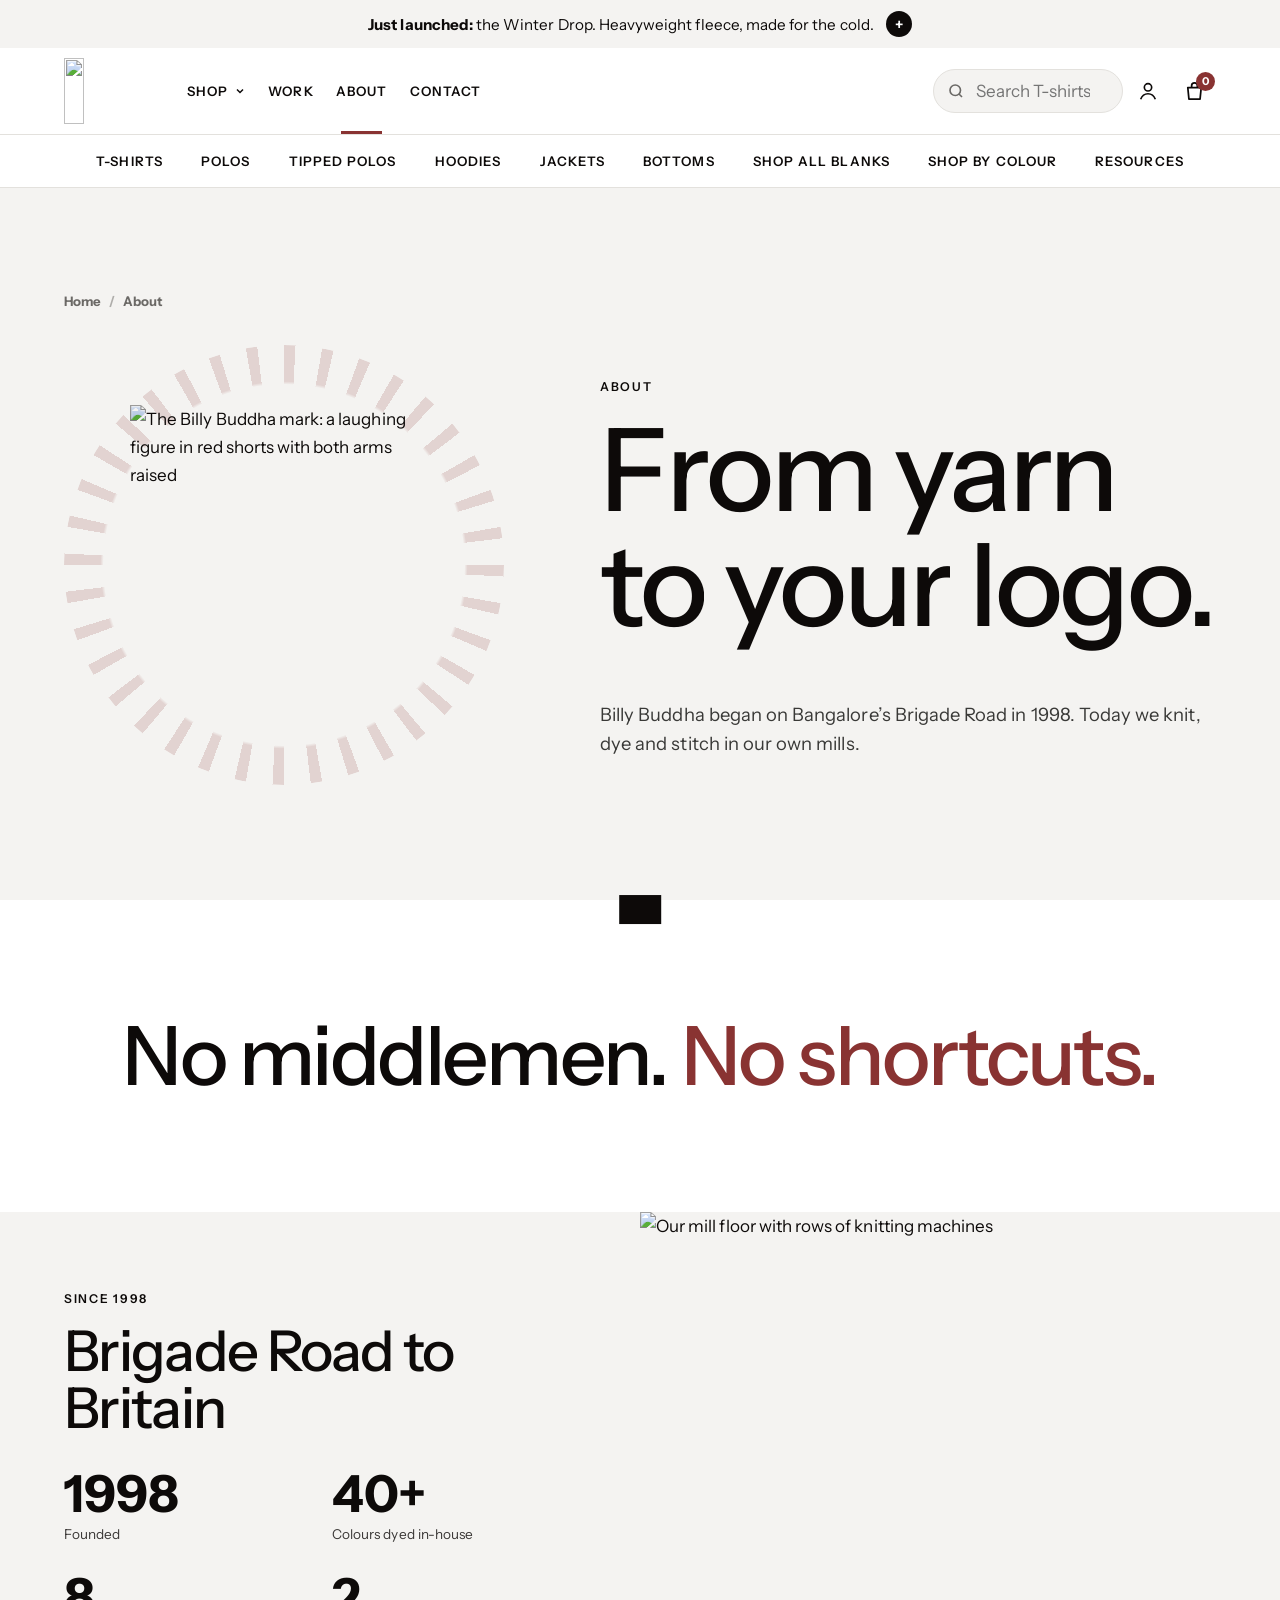
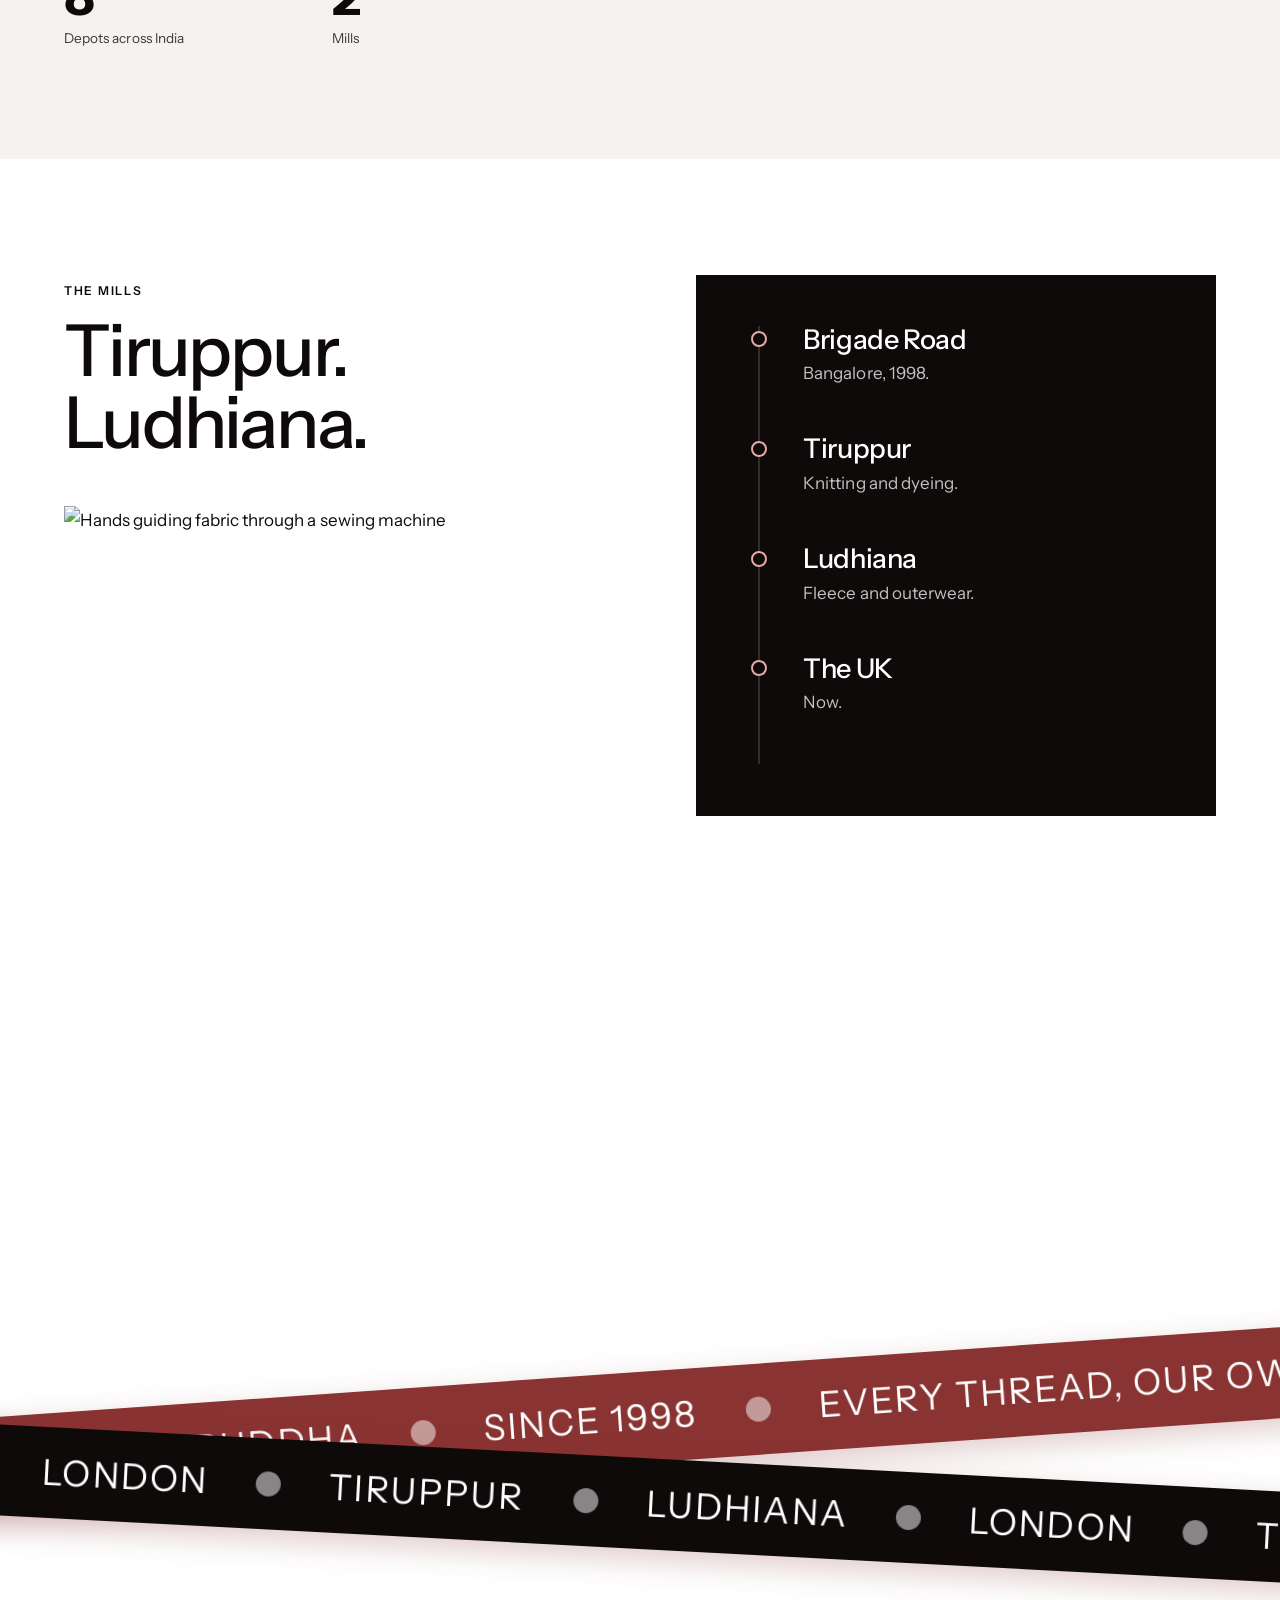
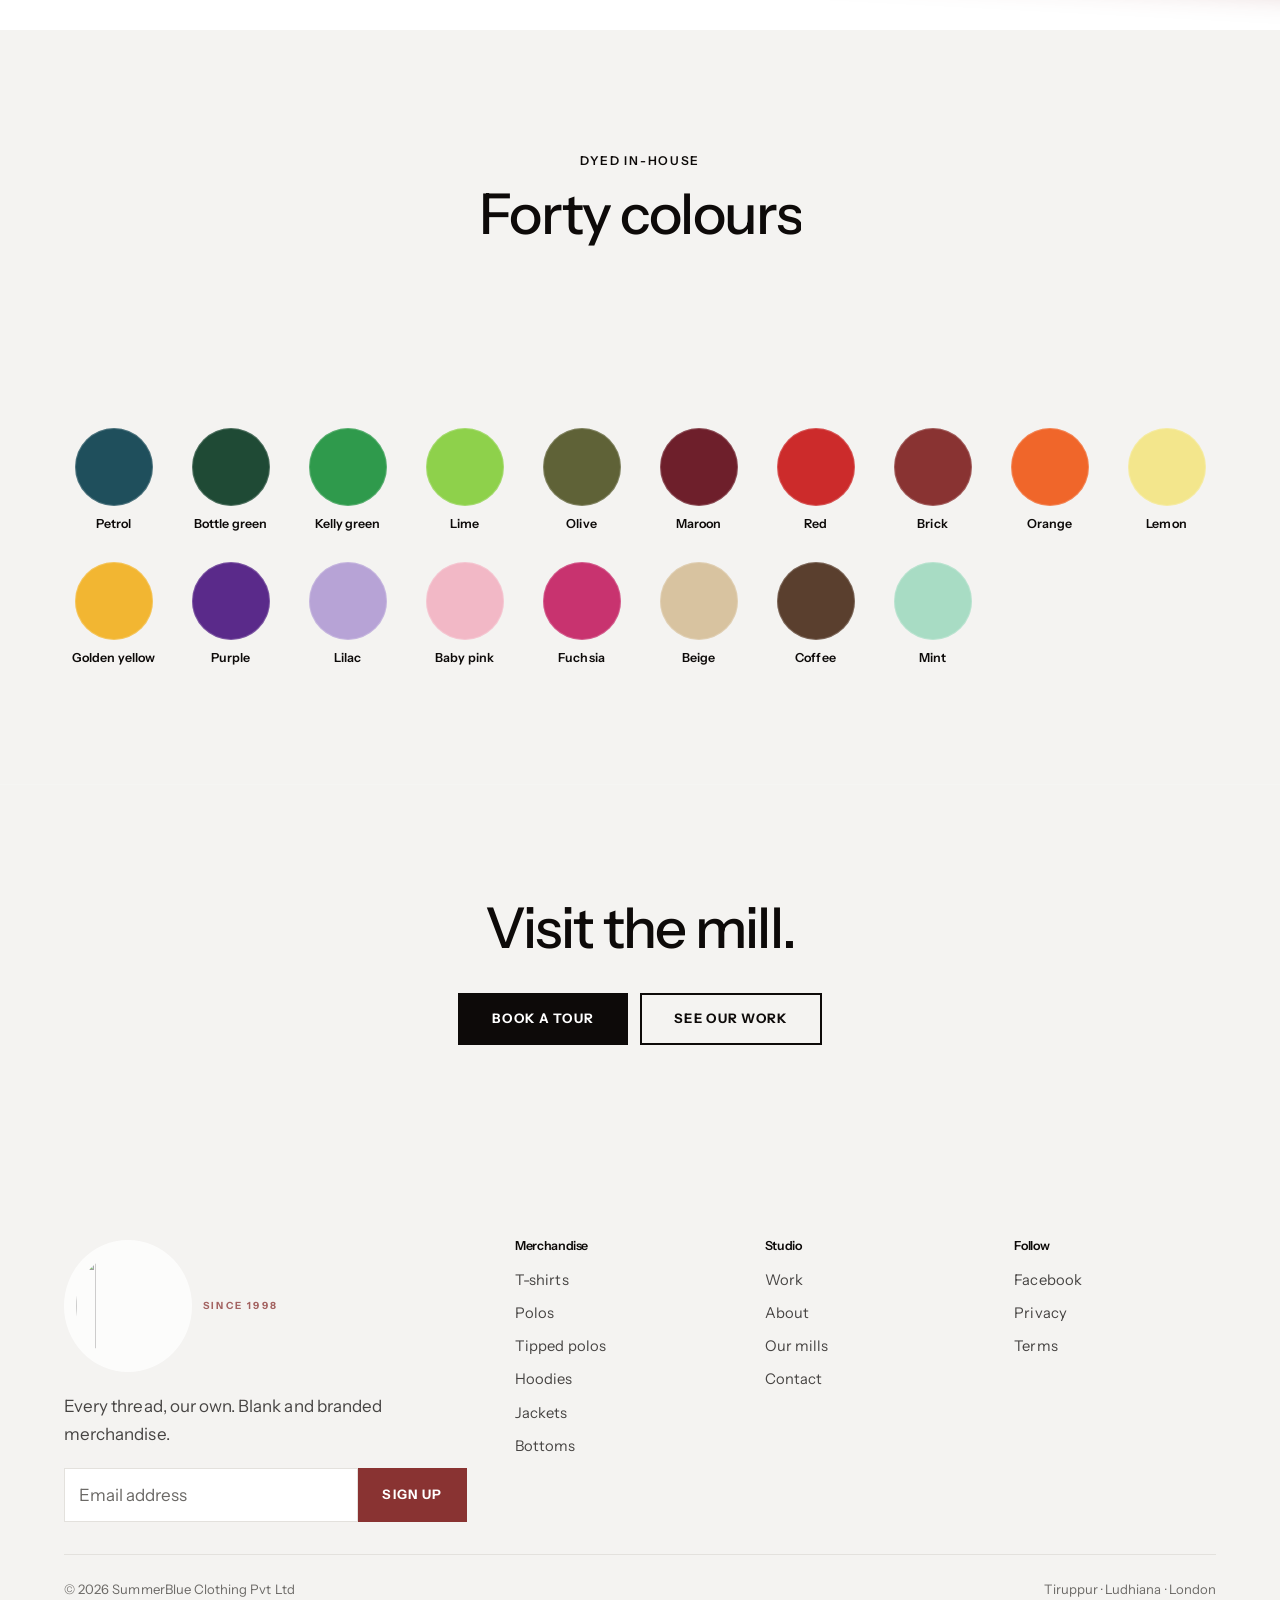
==== commit d582780b: "Add files via upload" ====
--- a/billy.html
+++ b/billy.html
@@ -8,7 +8,7 @@
 <meta name="description" content="Billy Buddha began on Bangalore's Brigade Road in 1998. Today we knit, dye and stitch in our own mills in Tiruppur and Ludhiana.">
 <link rel="icon" href="https://static.wixstatic.com/media/f58c1d_3ebb1aa8bbcb4773b0d79feac7aaf3a2~mv2.png/v1/fill/w_64,h_67,al_c,q_90,enc_auto/billy-buddha-logo.png">
 <link rel="preconnect" href="https://fonts.googleapis.com"><link rel="preconnect" href="https://fonts.gstatic.com" crossorigin><link rel="preconnect" href="https://static.wixstatic.com">
-<link href="https://fonts.googleapis.com/css2?family=Oswald:wght@400;500;600;700&family=Playfair+Display:ital,wght@1,500;1,600&family=Mulish:wght@400;500;600;700;800&display=swap" rel="stylesheet">
+<link href="https://fonts.googleapis.com/css2?family=Instrument+Sans:wght@400;500;600;700&display=swap" rel="stylesheet">
 <link rel="stylesheet" href="base.css"><link rel="stylesheet" href="billy.css"><link rel="stylesheet" href="identity.css">
 </head>
 <body data-page="billy">
@@ -83,7 +83,7 @@
   <section class="cta-band" aria-labelledby="ctaH" style="background:var(--ink);border-top:1px solid rgba(255,255,255,.12)">
     <div class="wrap">
       <h2 id="ctaH" data-split>Visit the <em class="serif">mill.</em></h2>
-      <div class="ctas rv d1" style="margin-top:2.5rem"><a class="btn btn-brick" href="contact.html">Book a tour</a><a class="btn btn-outline-light" href="work.html">See our work</a></div>
+      <div class="ctas rv d1"><a class="btn btn-light" href="contact.html">Book a tour</a><a class="btn btn-outline-light" href="work.html">See our work</a></div>
     </div>
   </section>
 </main>
--- a/base.css
+++ b/base.css
@@ -2,7 +2,7 @@
   /* Billy Buddha palette: ink, off-white, brick red */
   --ink:#0d0a09; --ink-2:#393937; --muted:#6b6966; --paper:#ffffff; --off:#f0f0ef; --sand:#e6e2da; --line:#dcd9d3;
   --brick:#893332; --brick-dk:#6e2827; --brick-lt:#f5e7e6; --ok:#1f6b45; --err:#b42318; --focus:#1a5cff;
-  --head:"Oswald","Arial Narrow",sans-serif; --serif:"Playfair Display",Georgia,serif; --body:Mulish,system-ui,-apple-system,"Segoe UI",sans-serif;
+  --head:"Big Shoulders Display","Arial Narrow",sans-serif; --serif:"Instrument Serif",Georgia,serif; --body:"Instrument Sans",system-ui,-apple-system,"Segoe UI",sans-serif;
   --max:1360px; --r:4px; --r-lg:10px; --shadow:0 2px 6px rgba(13,10,9,.06),0 14px 40px rgba(13,10,9,.1);
   --ease:cubic-bezier(.2,.8,.2,1);
   color-scheme:light;
--- a/identity.css
+++ b/identity.css
@@ -1,6 +1,47 @@
 /* ===== Billy Buddha UK v3.1: identity first, quieter copy ===== */
 @media (min-width:960px){.foot-top{grid-template-columns:2fr repeat(3,1fr)}}
 .foot-base{align-items:center}
+
+/* seasonal drop */
+.drop{padding:var(--sec) 0;overflow:hidden}
+.drop-grid{display:grid;gap:3rem;align-items:center}
+@media (min-width:900px){.drop-grid{grid-template-columns:5fr 7fr;gap:5rem}}
+.drop h2{font-size:clamp(4rem,11vw,10rem);line-height:.85;margin:0 0 1.5rem}
+.drop .lead{margin:0 0 2rem}
+.drop-media{position:relative;display:grid;grid-template-columns:1fr 1fr;gap:16px;align-items:start}
+.drop-media>div{aspect-ratio:4/5}
+.drop-media img{width:100%;height:100%;object-fit:cover;object-position:top}
+.drop-b{margin-top:22%}
+
+/* work with billy: four routes */
+.routes-sec{background:var(--off);padding:var(--sec) 0}
+.routes-head{text-align:center;margin-bottom:clamp(2rem,4vw,3.5rem)}
+.routes-head h2{margin:0}
+.bb-split.routes{background:transparent;gap:4px;padding:0 var(--gut);max-width:calc(var(--max) + 2 * var(--gut));margin:0 auto}
+@media (min-width:700px){.bb-split.routes{grid-template-columns:repeat(2,1fr)}}
+@media (min-width:1100px){.bb-split.routes{grid-template-columns:repeat(4,1fr)}}
+.routes .bb-panel{min-height:clamp(380px,48vw,600px)}
+.routes .bb-panel::after{background:linear-gradient(180deg,rgba(13,10,9,0) 35%,rgba(13,10,9,.72))}
+.routes .bb-copy{padding:clamp(1.25rem,2.4vw,2.25rem)}
+.routes .bb-copy h2{font-size:clamp(2rem,2.8vw,2.7rem);line-height:.98}
+.routes .bb-copy p{font-size:.98rem;margin:0}
+.route-go{position:absolute;right:clamp(1.25rem,2.4vw,2.25rem);top:clamp(1.25rem,2.4vw,2.25rem);width:46px;height:46px;border-radius:50%;background:#fff;color:var(--ink);display:grid;place-items:center;font-weight:800;opacity:0;transform:scale(.6) rotate(-45deg);transition:opacity .3s,transform .45s cubic-bezier(.3,1.6,.5,1)}
+.routes .bb-panel:hover .route-go,.routes .bb-panel:focus-visible .route-go{opacity:1;transform:none}
+@media (hover:none){.route-go{opacity:1;transform:none}}
+.routes-foot{text-align:center;margin:2.5rem 0 0}
+.routes-foot a{font-weight:700;text-underline-offset:4px}
+
+/* resources strip */
+.resources{padding:clamp(2.5rem,5vw,4rem) 0;border-top:1px solid var(--line)}
+.res-list{list-style:none;margin:0;padding:0;display:grid;border-top:1px solid var(--line)}
+@media (min-width:900px){.res-list{grid-template-columns:repeat(4,1fr);border-top:0}}
+.res-list a{display:grid;grid-template-columns:1fr auto;gap:.3rem 1rem;padding:1.5rem 1rem;text-decoration:none;border-bottom:1px solid var(--line);transition:background .3s}
+@media (min-width:900px){.res-list a{border-bottom:0;border-left:1px solid var(--line);height:100%}.res-list li:first-child a{border-left:0}}
+.res-list a:hover{background:var(--off)}
+.res-n{font-family:var(--head);text-transform:uppercase;letter-spacing:.06em;font-size:1.3rem;font-weight:600}
+.res-d{grid-column:1;color:var(--muted);font-size:.9rem}
+.res-a{grid-row:1/3;grid-column:2;align-self:center;font-size:1.3rem;color:var(--brick);transition:transform .3s var(--ease)}
+.res-list a:hover .res-a{transform:translateX(6px)}
 
 /* blanks or branded */
 .bb-split{display:grid;gap:4px;background:var(--ink)}
@@ -99,3 +140,213 @@
 .mainnav{height:auto;align-self:stretch}
 .mainnav>ul{height:100%}
 .intro{cursor:pointer}
+
+/* ===== type: Big Shoulders Display + Instrument Serif + Instrument Sans ===== */
+h1,h2,h3,h4{font-weight:800;letter-spacing:.005em}
+h1,.hero-big{font-weight:900}
+h3{font-weight:700;letter-spacing:.02em}
+em.serif{font-weight:400;font-size:1.06em;letter-spacing:-.005em}
+.kicker{font-weight:700;letter-spacing:.2em;font-size:.88rem}
+.navlink,.btn,.tab,.catpills button,.catbar a{font-weight:700}
+.btn{letter-spacing:.1em;font-size:1.02rem}
+.card-body h3{font-family:var(--body);font-weight:600}
+.cindex b{font-weight:900}
+.stats b,.spec-grid b,.steps4 li::before{font-weight:800}
+body{letter-spacing:.003em}
+
+/* announcement bar */
+.announce{display:flex;justify-content:center;align-items:center;gap:.75rem;padding:.7rem var(--gut);background:var(--off);color:var(--ink);text-decoration:none;font-size:.95rem;text-align:center}
+.announce b{font-weight:700}
+.announce-plus{flex:none;width:26px;height:26px;border-radius:50%;background:var(--ink);color:#fff;display:grid;place-items:center;font-weight:700;transition:transform .3s var(--ease),background .3s}
+.announce:hover .announce-plus{transform:rotate(90deg);background:var(--brick)}
+@media (max-width:640px){.announce{font-size:.82rem}.announce b+*{display:none}}
+
+/* garment row: pills on phones, plain caps row on desktop */
+.cb-extra{display:none!important}
+@media (min-width:1100px){
+  .catbar{display:block;border-top:1px solid var(--line)}
+  body[data-page="shop"] .catbar{display:block}
+  .catbar-in{justify-content:center;gap:clamp(1.25rem,3vw,3rem);padding:.95rem var(--gut);overflow:visible}
+  .catbar a{border:0;border-radius:0;padding:0;min-height:0;font-size:1.02rem;letter-spacing:.06em;position:relative}
+  .catbar a::after{content:"";position:absolute;left:0;right:0;bottom:-6px;height:2px;background:var(--brick);transform:scaleX(0);transition:transform .3s var(--ease)}
+  .catbar a:hover{background:none;border:0}
+  .catbar a:hover::after,.catbar a[aria-current="page"]::after{transform:scaleX(1)}
+  .catbar a[aria-current="page"]{background:none;color:var(--brick)}
+  .cb-extra{display:inline-flex!important}
+}
+
+/* colour dropdown beside the swatches */
+.colsel-wrap{display:flex;align-items:stretch;border:1.5px solid var(--ink);margin-bottom:.9rem;max-width:420px}
+.colsel-chip{width:52px;flex:none;border-right:1.5px solid var(--ink)}
+.colsel{flex:1;min-height:48px;border:0;background:#fff url("data:image/svg+xml,%3Csvg xmlns='http://www.w3.org/2000/svg' width='14' height='9' fill='none' stroke='%230d0a09' stroke-width='2'%3E%3Cpath d='M1 1l6 6 6-6'/%3E%3C/svg%3E") no-repeat right 14px center;appearance:none;padding:0 2.6rem 0 .9rem;font-weight:600;cursor:pointer}
+.colsel:focus-visible{outline:3px solid var(--focus);outline-offset:2px}
+
+/* product page, Bella-style */
+@media (min-width:1000px){
+  .pp-gallery{grid-template-columns:92px 1fr;align-items:start}
+  .pp-thumbs{flex-direction:column;grid-row:1;grid-column:1}
+  .pp-thumbs button{width:92px}
+  .pp-main{grid-column:2}
+}
+.pp .card-code{display:block;font-family:var(--head);font-weight:900;font-size:clamp(2.4rem,4vw,3.4rem);line-height:.9;color:var(--ink);letter-spacing:.01em}
+.pp .pdp-body h1{font-family:var(--body);text-transform:none;font-weight:600;letter-spacing:-.01em;font-size:clamp(1.6rem,2.6vw,2.2rem);line-height:1.15;margin:.3rem 0 .8rem}
+.pp-details{border-top:1px solid var(--line);padding-top:2rem;margin-top:.5rem}
+.pp-details-head{display:flex;justify-content:space-between;align-items:baseline;gap:1rem;margin-bottom:1rem}
+.pp-details h2{font-family:var(--body);text-transform:none;font-weight:600;font-size:1.9rem;letter-spacing:-.01em;margin:0}
+.pp-details p{font-size:1.02rem;line-height:1.7;margin:0 0 1.1rem}
+.pp-details p b{font-weight:700}
+
+/* textured CTA pair */
+.tex-ctas{display:grid}
+@media (min-width:800px){.tex-ctas{grid-template-columns:1fr 1fr}}
+.tex-ctas a{position:relative;display:flex;align-items:center;justify-content:center;gap:.8rem;min-height:120px;padding:1.5rem;text-decoration:none;font-family:var(--head);font-weight:800;font-size:clamp(1.3rem,2.2vw,1.8rem);letter-spacing:.06em;text-transform:uppercase;overflow:hidden;isolation:isolate}
+.tex-ctas a::before{content:"";position:absolute;inset:0;z-index:-1;opacity:.5;background-image:url("data:image/svg+xml,%3Csvg xmlns='http://www.w3.org/2000/svg' width='220' height='220'%3E%3Cfilter id='n'%3E%3CfeTurbulence type='fractalNoise' baseFrequency='.9 .06' numOctaves='3' seed='4'/%3E%3CfeColorMatrix values='0 0 0 0 0  0 0 0 0 0  0 0 0 0 0  0 0 0 .35 0'/%3E%3C/filter%3E%3Crect width='100%25' height='100%25' filter='url(%23n)'/%3E%3C/svg%3E");transition:transform 6s linear}
+.tex-ctas a:hover::before{transform:scale(1.15)}
+.tex-ctas .t-cream{background:#e3cfae;color:var(--ink)}
+.tex-ctas .t-brick{background:#5c2b2a;color:#fff}
+.tex-ctas .arr{transition:transform .3s var(--ease)}
+.tex-ctas a:hover .arr{transform:translateX(8px)}
+
+/* resources + faqs */
+.resfaq{padding:var(--sec) 0}
+.resfaq-grid{display:grid;gap:4rem}
+@media (min-width:960px){.resfaq-grid{grid-template-columns:1fr 1fr;gap:6rem}}
+.resfaq h2{font-family:var(--body);text-transform:none;font-weight:500;letter-spacing:-.02em;font-size:clamp(2.4rem,4vw,3.6rem);margin:0 0 1.75rem}
+.reslinks{list-style:none;margin:0;padding:0}
+.reslinks a{display:flex;align-items:center;gap:.75rem;padding:1.4rem 0;border-bottom:1px solid var(--line);text-decoration:none;font-weight:600;font-size:1.08rem}
+.reslinks a span{transition:transform .3s var(--ease)}
+.reslinks a:hover span{transform:translateX(6px)}
+.reslinks a:hover{color:var(--brick)}
+.resfaq .faq details{border-bottom:1px solid var(--line)}
+.resfaq .faq summary{font-weight:600;font-size:1.08rem;padding:1.4rem 0}
+.resfaq .faq summary::after{content:"+";border:0;transform:none;width:auto;height:auto;font-size:1.8rem;font-weight:400;line-height:1;transition:transform .3s}
+.resfaq .faq details[open] summary::after{transform:rotate(45deg)}
+.resfaq .more{display:inline-block;margin-top:2rem;font-family:var(--head);font-weight:800;letter-spacing:.12em;text-transform:uppercase;text-decoration:none}
+.resfaq .more:hover{color:var(--brick)}
+
+/* ==========================================================
+   DESIGN SYSTEM (polish pass). One rule set for every page.
+   Spacing: one section padding. Type: one h2 size, one lead size.
+   Buttons: .btn (primary, ink) · .btn-outline (secondary) ·
+   .btn-light / .btn-outline-light on dark or photo · .btn-brick only
+   for transactional actions (add to basket, send, sign up).
+   ========================================================== */
+:root{--sec:clamp(5rem,9vw,8.5rem);--h2:clamp(2.6rem,5vw,4.6rem);--h3:clamp(1.6rem,2.2vw,2.1rem);--gap:clamp(1rem,2vw,1.75rem)}
+
+/* sections */
+.sec,.billy-sec,.cta-band,.statement,.phero{padding-block:var(--sec)}
+.phero{padding-block:calc(var(--sec) * .8) calc(var(--sec) * .6)}
+.tone{background:var(--off)}
+.sec-head{margin-bottom:clamp(2.25rem,4vw,3.5rem);align-items:end}
+.sec-head h2,.feature h2,.resfaq h2,.cta-band h2,.split-copy h2,.mark h2,.billy-sec h2:not(h1){font-family:var(--head);font-size:var(--h2);line-height:.95;text-transform:uppercase;font-weight:800;letter-spacing:.005em;margin:0}
+.lead{font-size:clamp(1.08rem,1.4vw,1.25rem);line-height:1.6;max-width:32em;margin:1.25rem 0 0}
+.kicker{margin-bottom:.9rem}
+.ctas{display:flex;flex-wrap:wrap;gap:.75rem;margin-top:2.25rem}
+
+/* buttons: one height, one weight */
+.btn{min-height:54px;padding:0 1.75rem;font-size:1.02rem;border-width:2px}
+.btn-sm{min-height:44px;padding:0 1.1rem;font-size:.9rem}
+
+/* layout 2: split feature */
+.feature{display:grid;gap:clamp(2.5rem,5vw,6rem);align-items:center}
+@media (min-width:900px){.feature{grid-template-columns:1fr 1fr}.feature.flip .feature-media{order:-1}}
+.feature .drop-media{display:grid;grid-template-columns:1fr 1fr;gap:var(--gap);align-items:start}
+.feature .drop-media>div{aspect-ratio:4/5}
+.feature .drop-media img{width:100%;height:100%;object-fit:cover;object-position:top}
+.feature .drop-b{margin-top:18%}
+.feature .billy-art{max-width:460px}
+
+/* layout 1: grids share one gap */
+.cats{gap:var(--gap)}
+.grid,.grid.four{column-gap:var(--gap)}
+
+/* layout 3: panels inside the page width */
+.wrap .bb-split.routes{padding:0;max-width:none;gap:var(--gap)}
+.routes .bb-copy h3{font-family:var(--head);font-size:var(--h3);line-height:1;text-transform:uppercase;font-weight:800;margin:0 0 .5rem}
+.routes .bb-copy p{font-size:.95rem;opacity:.9}
+
+/* layout 4: two-column lists */
+.resfaq-grid{gap:clamp(3rem,6vw,7rem)}
+.resfaq h2{margin-bottom:1.75rem}
+.reslinks a,.resfaq .faq summary{padding:1.25rem 0;font-size:1.05rem}
+
+/* closing bands: always ink, light buttons */
+.cta-band{background:var(--ink)!important;color:#fff}
+.cta-band h2{max-width:14em;margin:0 auto}
+.cta-band .ctas{justify-content:center}
+
+/* card text rhythm */
+.card-body{padding-top:1rem;gap:.3rem}
+
+/* ==========================================================
+   CLEAN RETAIL LOOK (Bella+Canvas-style direction)
+   One grotesk family, sentence case, white and light grey,
+   black buttons, no dark bands, no gimmicks. Billy stays as
+   the logo; brick is a small accent only.
+   ========================================================== */
+:root{--head:"Instrument Sans",system-ui,sans-serif;--serif:"Instrument Sans",system-ui,sans-serif;--off:#f4f3f1;--line:#e3e1dd;--h2:clamp(2.4rem,4.4vw,4rem)}
+.cursor,.progress,.big-word{display:none!important}
+
+/* type */
+h1,h2,h3,h4,.hero-big,.sec-head h2,.feature h2,.resfaq h2,.cta-band h2,.split-copy h2,.mark h2,.statement p,.cindex b,.routes .bb-copy h3,.drop h2{font-family:var(--body)!important;text-transform:none!important;font-weight:500!important;letter-spacing:-.03em!important;line-height:1!important}
+h3{letter-spacing:-.015em!important}
+em.serif{font-family:inherit;font-style:normal;font-weight:inherit;color:inherit;font-size:inherit;letter-spacing:inherit}
+.kicker{font-family:var(--body);font-weight:600;font-size:.76rem;letter-spacing:.14em;color:var(--ink)}
+.navlink,.catbar a,.tab,.catpills button,.chip,.stamp,.cat-label h3,.res-n,.method b,.rules b,.mega h4,.foot h2,.step .cap{font-family:var(--body)!important;font-weight:600!important}
+.navlink,.catbar a,.catpills button{font-size:.82rem!important;letter-spacing:.08em!important}
+
+/* buttons: black, flat, small caps */
+.btn{font-family:var(--body);font-weight:700;font-size:.82rem;letter-spacing:.1em;min-height:52px;padding:0 2rem;transition:background .2s,color .2s,border-color .2s}
+.btn::before{display:none}
+.btn:hover{background:#2c2826;border-color:#2c2826;color:#fff}
+.btn-outline:hover{background:var(--ink);border-color:var(--ink);color:#fff}
+.btn-brick:hover{background:var(--brick-dk);border-color:var(--brick-dk)}
+.btn-light:hover{background:var(--off);border-color:var(--off);color:var(--ink)}
+.btn-outline-light:hover{background:#fff;color:var(--ink)}
+.btn:hover svg{transform:none}
+
+/* section heads centred, like a retail lookbook */
+.sec-head{flex-direction:column;align-items:center;text-align:center;gap:1.25rem}
+.sec-head p{text-align:center}
+
+/* hero: headline band over a row of photos */
+.bc-hero{padding-top:clamp(3rem,6vw,5.5rem)}
+.bc-hero-head{padding-bottom:clamp(2rem,4vw,3.25rem)}
+.bc-hero h1{font-size:clamp(4rem,11vw,10rem)!important;margin:0}
+.bc-hero .ctas{margin-top:2rem}
+.bc-hero-row{display:grid;grid-template-columns:repeat(3,1fr);gap:4px}
+.bc-hero-row a{display:block;aspect-ratio:3/4;overflow:hidden;background:var(--off)}
+.bc-hero-row img{width:100%;height:100%;object-fit:cover;object-position:top;transition:transform 1.4s var(--ease)}
+.bc-hero-row a:hover img{transform:scale(1.03)}
+@media (max-width:759px){.bc-hero-row{grid-auto-flow:column;grid-template-columns:none;grid-auto-columns:78vw;overflow-x:auto;scroll-snap-type:x mandatory;scrollbar-width:none}.bc-hero-row a{scroll-snap-align:start}.bc-hero-row::-webkit-scrollbar{display:none}}
+
+/* no dark bands: everything light */
+.cta-band{background:var(--off)!important;color:var(--ink)}
+.cta-band .btn-light{background:var(--ink);border-color:var(--ink);color:#fff}
+.cta-band .btn-light:hover{background:#2c2826}
+.cta-band .btn-outline-light{border-color:var(--ink);color:var(--ink)}
+.cta-band .btn-outline-light:hover{background:var(--ink);color:#fff}
+.phero.dark,.split.dark,.palette{background:var(--off)!important;color:var(--ink)!important}
+.phero.dark .lead,.split.dark .muted,.palette .sec-head p{color:var(--muted)!important}
+.phero.dark .crumbs{color:var(--muted)}
+.palette h2,.palette .kicker,.split.dark .kicker,.phero.dark .kicker{color:var(--ink)!important}
+.phero .sun-bg{opacity:.05}
+
+/* footer: light, quiet */
+.foot{background:var(--off);color:var(--ink);padding-top:5rem}
+.foot h2{color:var(--ink);font-size:.78rem;letter-spacing:.14em;text-transform:uppercase}
+.foot a{opacity:.75}
+.foot .logo img{background:#fff}
+.foot .logo .tag{color:var(--brick)}
+.foot-base{border-top-color:var(--line);opacity:1;color:var(--muted)}
+.news .input{background:#fff;color:var(--ink);border-color:var(--line)}
+.news .input::placeholder{color:var(--muted)}
+
+/* product code, Bella-bold */
+.pp .card-code{font-family:var(--body);font-weight:700;letter-spacing:-.02em}
+.card-code{font-family:var(--body);font-weight:600;letter-spacing:.08em}
+
+.announce b+*{display:inline!important}
+@media (max-width:640px){.ann-more{display:none}}
+
+.news .btn{white-space:nowrap;padding:0 1.4rem;flex:none}
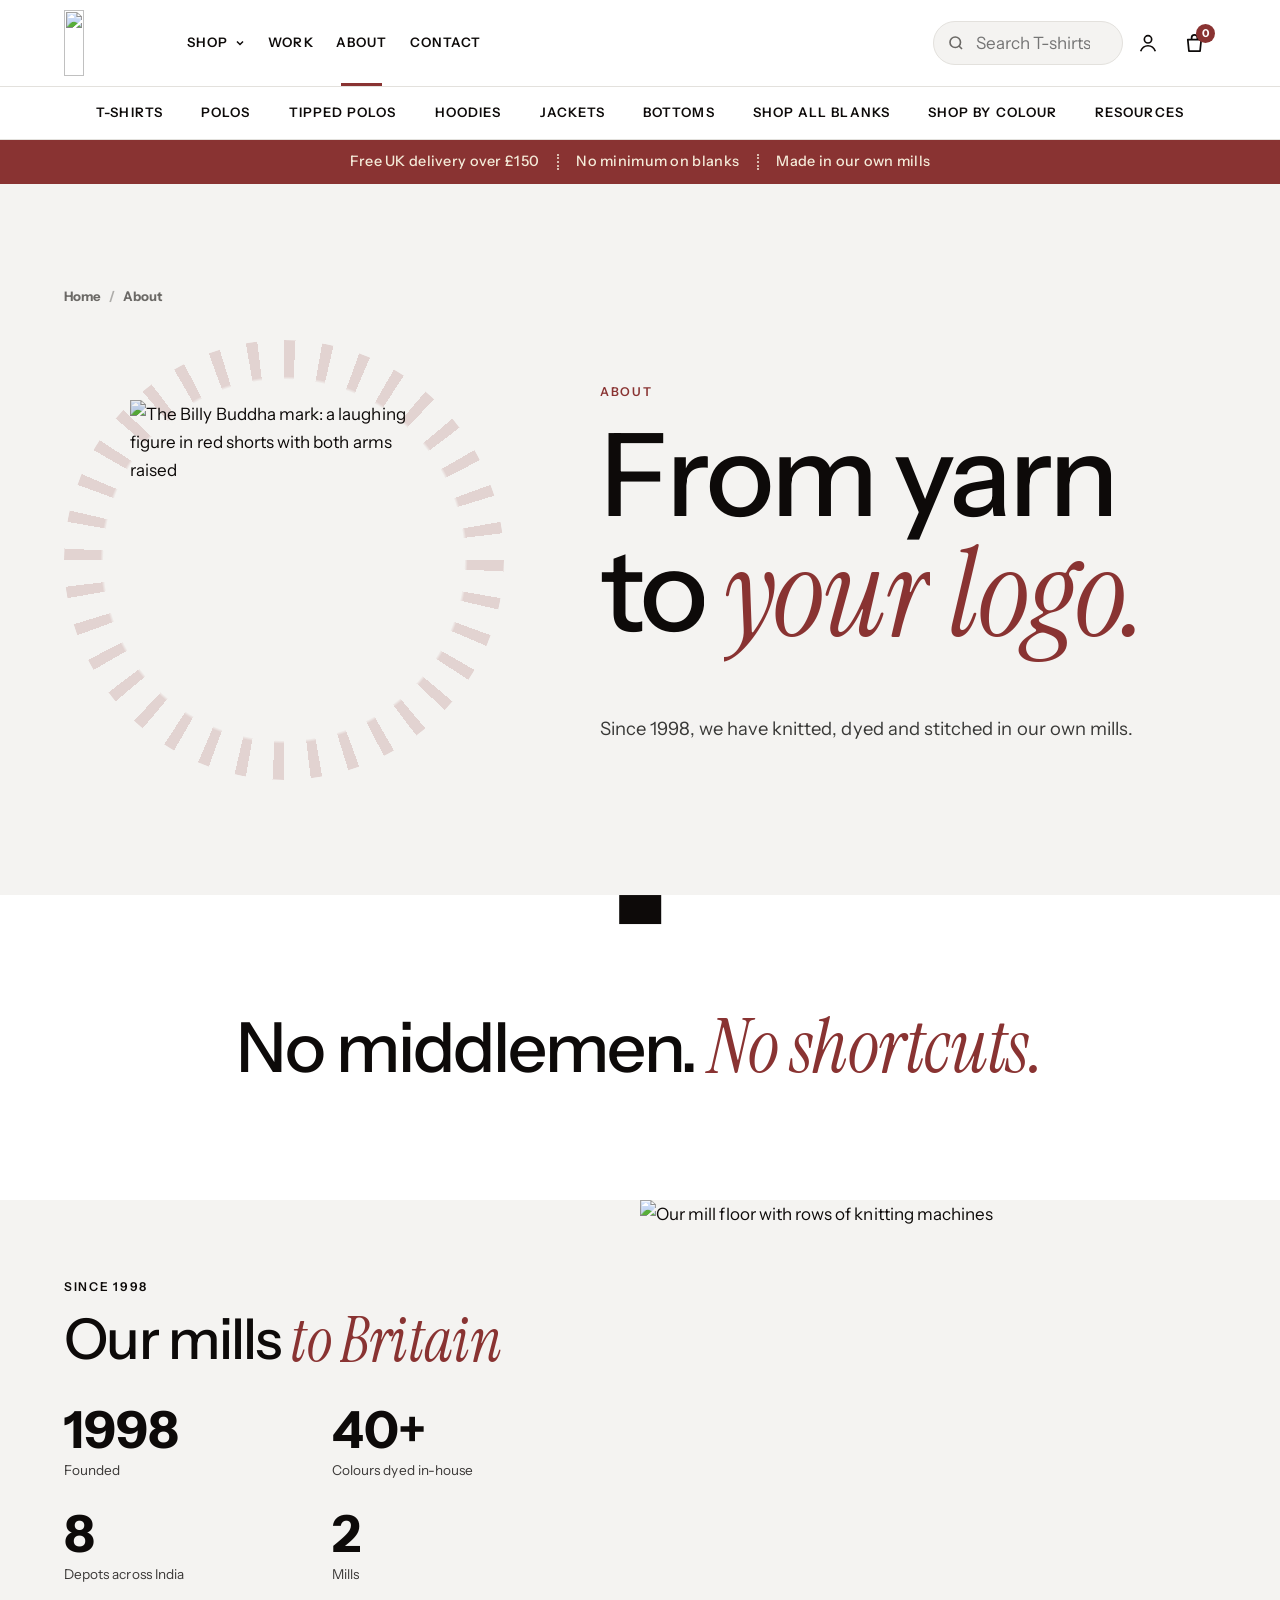
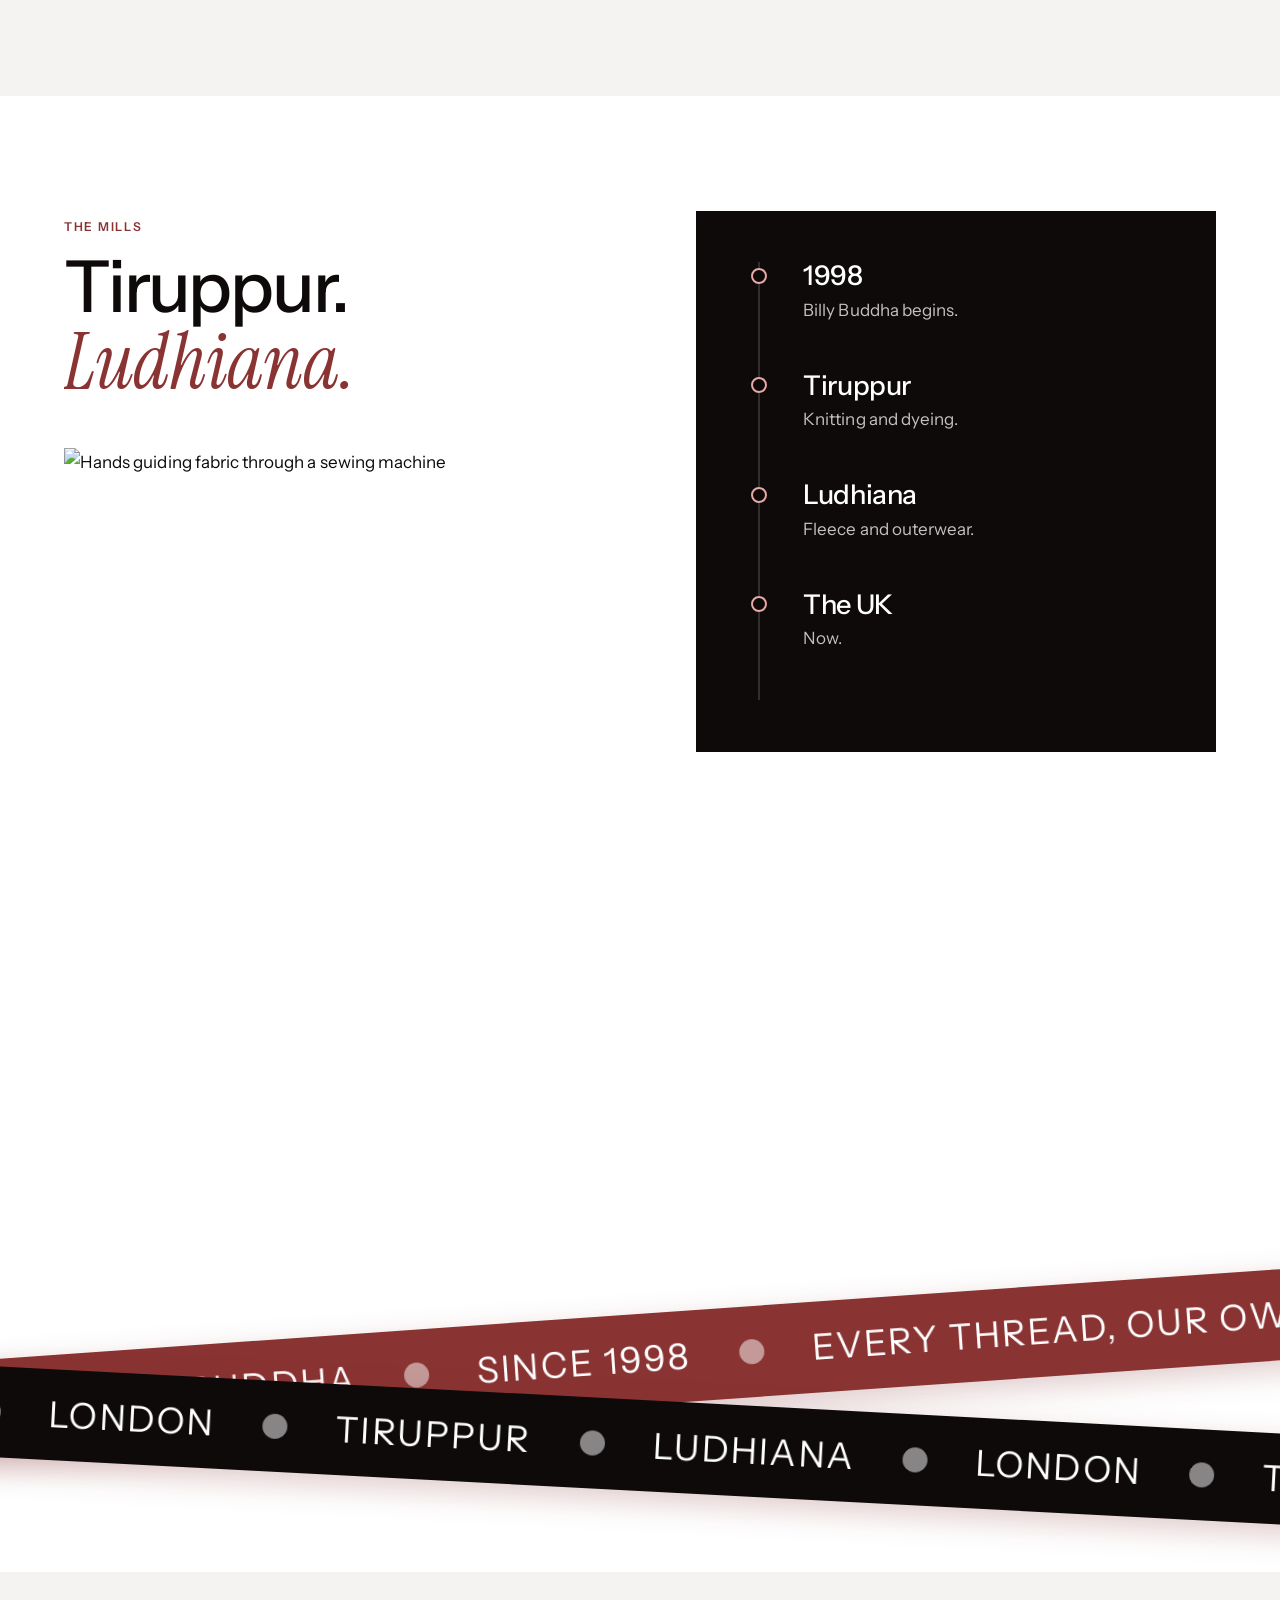
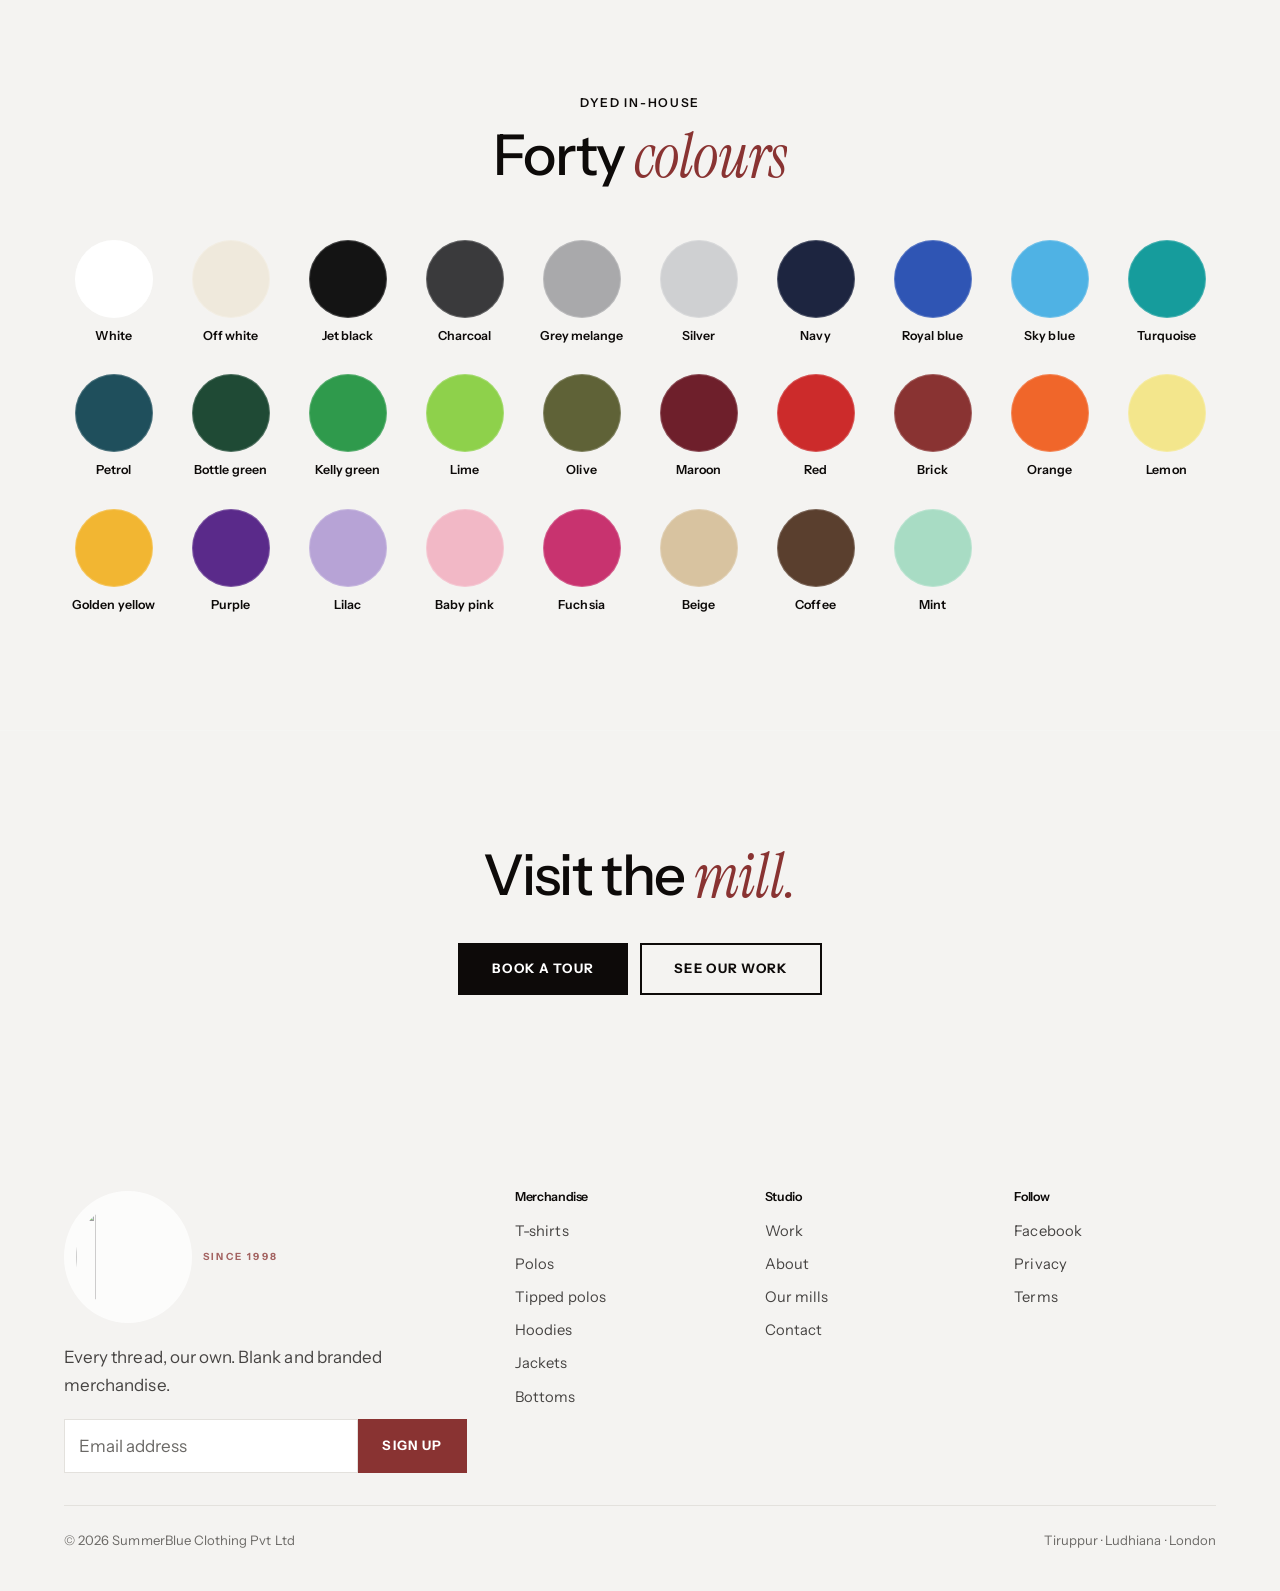
==== commit 5b3d8674: "Add files via upload" ====
--- a/billy.html
+++ b/billy.html
@@ -5,10 +5,10 @@
 <script>document.documentElement.classList.add("js")</script>
 <meta name="viewport" content="width=device-width, initial-scale=1">
 <title>About · Billy Buddha</title>
-<meta name="description" content="Billy Buddha began on Bangalore's Brigade Road in 1998. Today we knit, dye and stitch in our own mills in Tiruppur and Ludhiana.">
+<meta name="description" content="Since 1998, Billy Buddha has knitted, dyed and stitched merchandise in its own mills in Tiruppur and Ludhiana.">
 <link rel="icon" href="https://static.wixstatic.com/media/f58c1d_3ebb1aa8bbcb4773b0d79feac7aaf3a2~mv2.png/v1/fill/w_64,h_67,al_c,q_90,enc_auto/billy-buddha-logo.png">
 <link rel="preconnect" href="https://fonts.googleapis.com"><link rel="preconnect" href="https://fonts.gstatic.com" crossorigin><link rel="preconnect" href="https://static.wixstatic.com">
-<link href="https://fonts.googleapis.com/css2?family=Instrument+Sans:wght@400;500;600;700&display=swap" rel="stylesheet">
+<link href="https://fonts.googleapis.com/css2?family=Instrument+Sans:wght@400;500;600;700&family=Instrument+Serif:ital@0;1&display=swap" rel="stylesheet">
 <link rel="stylesheet" href="base.css"><link rel="stylesheet" href="billy.css"><link rel="stylesheet" href="identity.css">
 </head>
 <body data-page="billy">
@@ -21,7 +21,7 @@
         <div>
           <span class="kicker rv">About</span>
           <h1 id="pageH" data-split>From yarn to <em class="serif">your logo.</em></h1>
-          <p class="lead rv d1">Billy Buddha began on Bangalore’s Brigade Road in 1998. Today we knit, dye and stitch in our own mills.</p>
+          <p class="lead rv d1">Since 1998, we have knitted, dyed and stitched in our own mills.</p>
         </div>
       </div>
     </div>
@@ -35,7 +35,7 @@
     <div class="split dark">
       <div class="split-copy">
         <span class="kicker rv">Since 1998</span>
-        <h2 id="storyH" data-split>Brigade Road <em class="serif">to Britain</em></h2>
+        <h2 id="storyH" data-split>Our mills <em class="serif">to Britain</em></h2>
         <div class="stats rv d1">
           <div><b data-count="1998" data-from="1960">1998</b><span>Founded</span></div>
           <div><b data-count="40" data-suffix="+">40+</b><span>Colours dyed in-house</span></div>
@@ -58,7 +58,7 @@
         <div style="position:relative">
           <span class="tlfill" id="tlFill" aria-hidden="true"></span>
           <ol class="tl" id="tl">
-            <li class="rv"><h3>Brigade Road</h3><p>Bangalore, 1998.</p></li>
+            <li class="rv"><h3>1998</h3><p>Billy Buddha begins.</p></li>
             <li class="rv"><h3>Tiruppur</h3><p>Knitting and dyeing.</p></li>
             <li class="rv"><h3>Ludhiana</h3><p>Fleece and outerwear.</p></li>
             <li class="rv"><h3>The UK</h3><p>Now.</p></li>
--- a/identity.css
+++ b/identity.css
@@ -350,3 +350,65 @@
 @media (max-width:640px){.ann-more{display:none}}
 
 .news .btn{white-space:nowrap;padding:0 1.4rem;flex:none}
+
+/* ===== BALANCE: clean retail base + Billy storytelling ===== */
+/* italic accents return, in brick, for warmth */
+em.serif{font-family:"Instrument Serif",Georgia,serif!important;font-style:italic;font-weight:400;font-size:1.08em;letter-spacing:-.01em;color:var(--brick)}
+.hscroll em.serif,.bb-panel em.serif,.cta-band.dark em.serif{color:#e7a8a6}
+.bc-hero h1{font-size:clamp(3.6rem,9vw,8.5rem)!important}
+.bc-hero .lead{margin-top:1.5rem}
+/* chapter labels read like a book */
+.kicker{color:var(--brick)}
+.hscroll .kicker{color:#e7a8a6}
+/* chapter 01 image */
+.story-img{aspect-ratio:4/5;max-height:720px}
+.story-img img{width:100%;height:100%;object-fit:cover}
+/* the making: dark chapter for contrast */
+.hscroll{background:var(--ink);color:#fff}
+.hscroll-head h2{color:#fff}
+.step p:not(.cap){font-size:.98rem;color:rgba(255,255,255,.72);margin:0}
+.step .cap{margin:0}
+/* statement: big, warm, centred */
+.statement p{font-size:clamp(2.2rem,5.4vw,5rem)!important;max-width:15em}
+/* sun ring behind Billy on white */
+.feature .billy-art{margin-inline:auto}
+
+/* mini banner under the navigation (Krishi Cress style) */
+.minibar{display:flex;justify-content:center;align-items:center;gap:1.1rem;flex-wrap:nowrap;background:var(--brick);color:#f4ead8;padding:.62rem var(--gut);font-size:.9rem;font-weight:500;letter-spacing:.02em;white-space:nowrap;overflow:hidden}
+.minibar i{width:0;height:1.1em;border-left:2px dotted rgba(244,234,216,.75)}
+@media (max-width:700px){.minibar{font-size:.8rem;gap:.8rem}.minibar .mb-3,.minibar .mb-3 + i,.minibar i:nth-of-type(2){display:none}}
+
+/* winter collection row with captions */
+.winter-row{gap:var(--gap)}
+.w-item{display:block;text-decoration:none}
+.w-item .reveal-img{aspect-ratio:3/4;overflow:hidden;background:var(--off)}
+.w-item img{width:100%;height:100%;object-fit:cover;object-position:top;transition:transform 1.4s var(--ease)}
+.w-item:hover img{transform:scale(1.03)}
+.w-cap{display:flex;justify-content:space-between;align-items:baseline;gap:1rem;padding:.9rem 0 0;font-size:.98rem}
+.w-cap b{font-weight:600}
+.w-cap span{font-weight:600;font-size:.82rem;letter-spacing:.08em;text-transform:uppercase;color:var(--brick)}
+.bc-hero-row.winter-row a{aspect-ratio:auto;background:none;overflow:visible}
+
+/* the making: slim icon timeline */
+.itl{list-style:none;margin:0;padding:0;display:grid;gap:2rem;position:relative}
+@media (min-width:900px){.itl{grid-template-columns:repeat(5,1fr);gap:1.5rem}.itl::before{content:"";position:absolute;left:10%;right:10%;top:34px;height:1px;background:var(--line)}}
+.itl li{position:relative;text-align:center;display:grid;justify-items:center;gap:.4rem}
+@media (max-width:899px){.itl li{grid-template-columns:auto 1fr;justify-items:start;text-align:left;column-gap:1.25rem}.itl .tl-ico{grid-row:1/4}}
+.tl-ico{width:68px;height:68px;border-radius:50%;background:#fff;border:1.5px solid var(--ink);display:grid;place-items:center;position:relative;z-index:1;transition:background .3s,color .3s,transform .4s var(--ease)}
+.itl li:hover .tl-ico{background:var(--brick);border-color:var(--brick);color:#fff;transform:translateY(-4px)}
+.tl-n{font-size:.75rem;font-weight:700;letter-spacing:.14em;color:var(--brick);margin-top:.6rem}
+@media (max-width:899px){.tl-n{margin-top:0}}
+.itl h3{font-size:1.35rem!important;margin:0}
+.itl p{margin:0;color:var(--muted);font-size:.95rem;max-width:16em}
+
+/* shop by use */
+.uses{display:grid;gap:var(--gap);grid-template-columns:repeat(2,1fr)}
+@media (min-width:1000px){.uses{grid-template-columns:repeat(4,1fr)}}
+.use{display:block;text-decoration:none}
+.use-img{aspect-ratio:4/5;overflow:hidden;background:#fff;margin-bottom:1rem}
+.use-img img{width:100%;height:100%;object-fit:cover;object-position:top;transition:transform 1.2s var(--ease)}
+.use:hover .use-img img{transform:scale(1.04)}
+.use h3{font-size:clamp(1.5rem,2.2vw,2rem)!important;margin:0 0 .35rem}
+.use p{margin:0 0 .75rem;color:var(--muted);font-size:.95rem}
+.use-go{font-size:.8rem;font-weight:700;letter-spacing:.1em;text-transform:uppercase;border-bottom:1.5px solid currentColor;padding-bottom:2px}
+.use:hover .use-go{color:var(--brick)}
